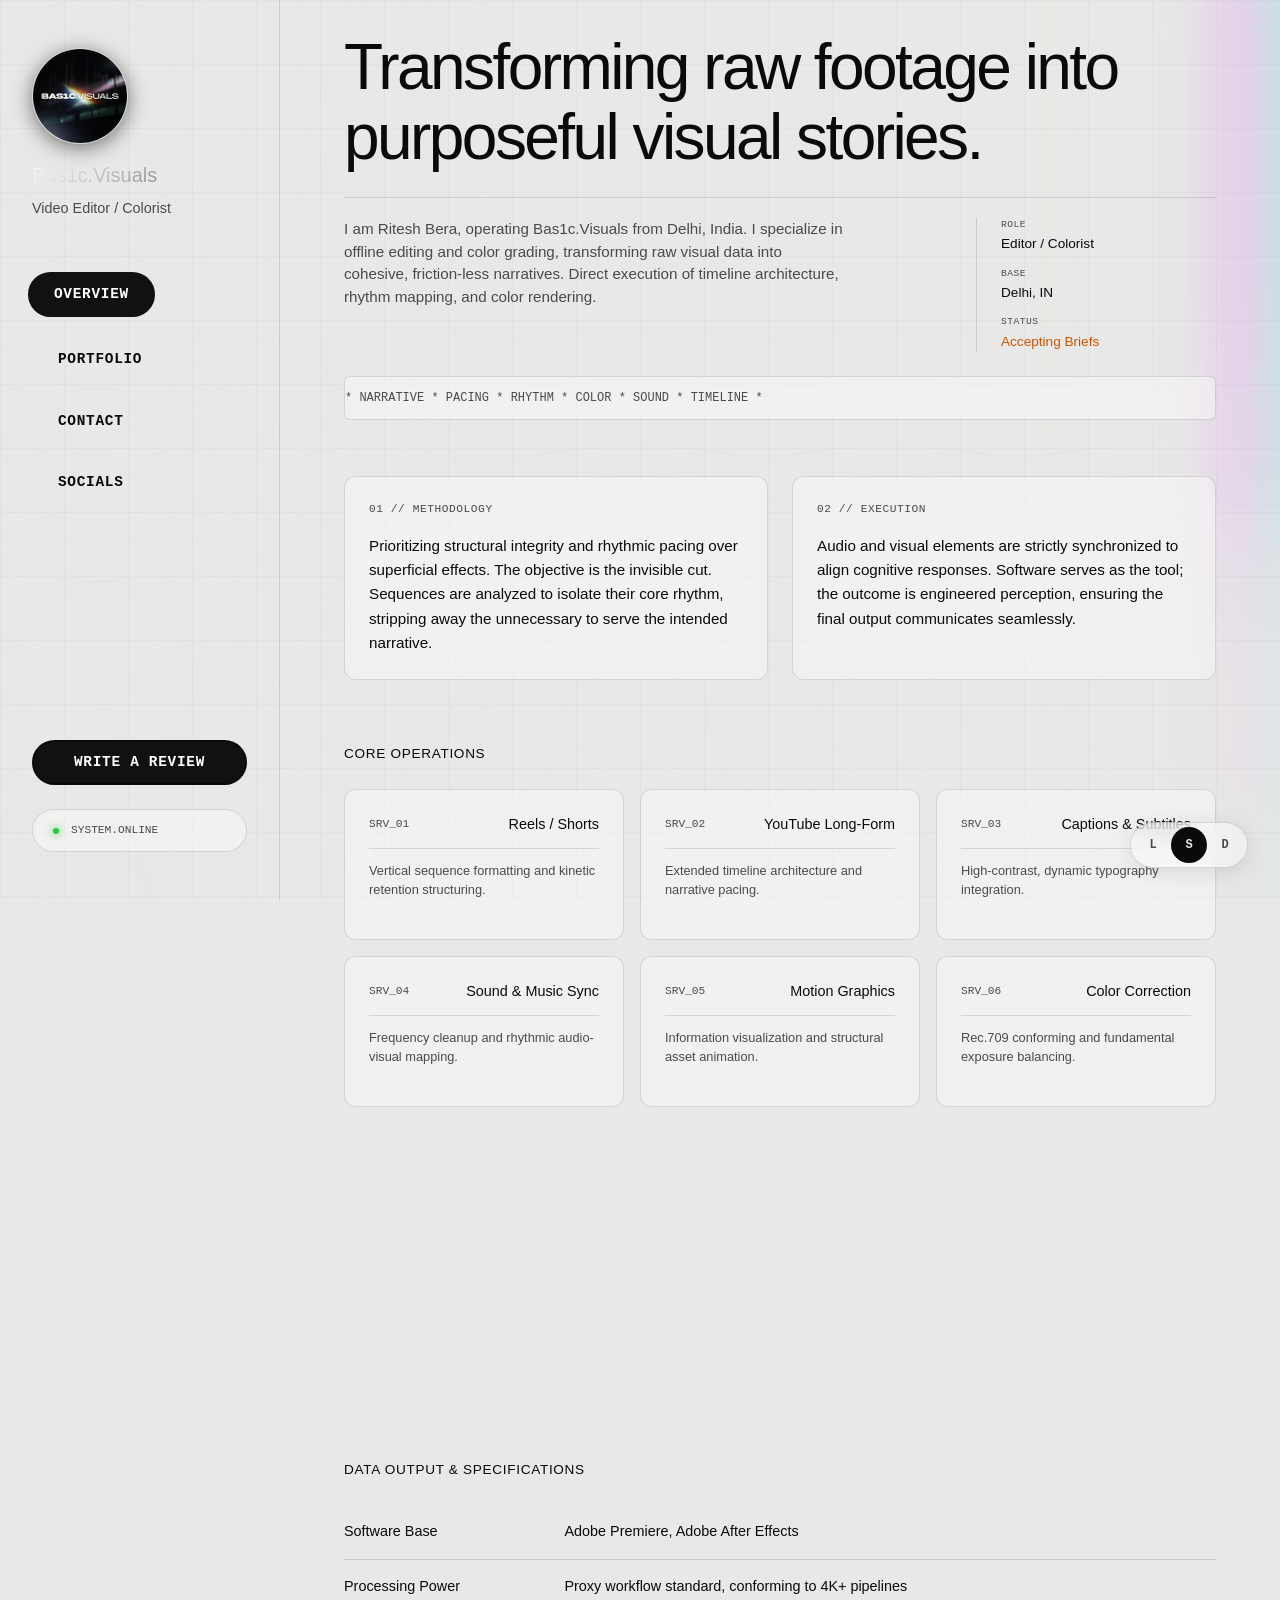
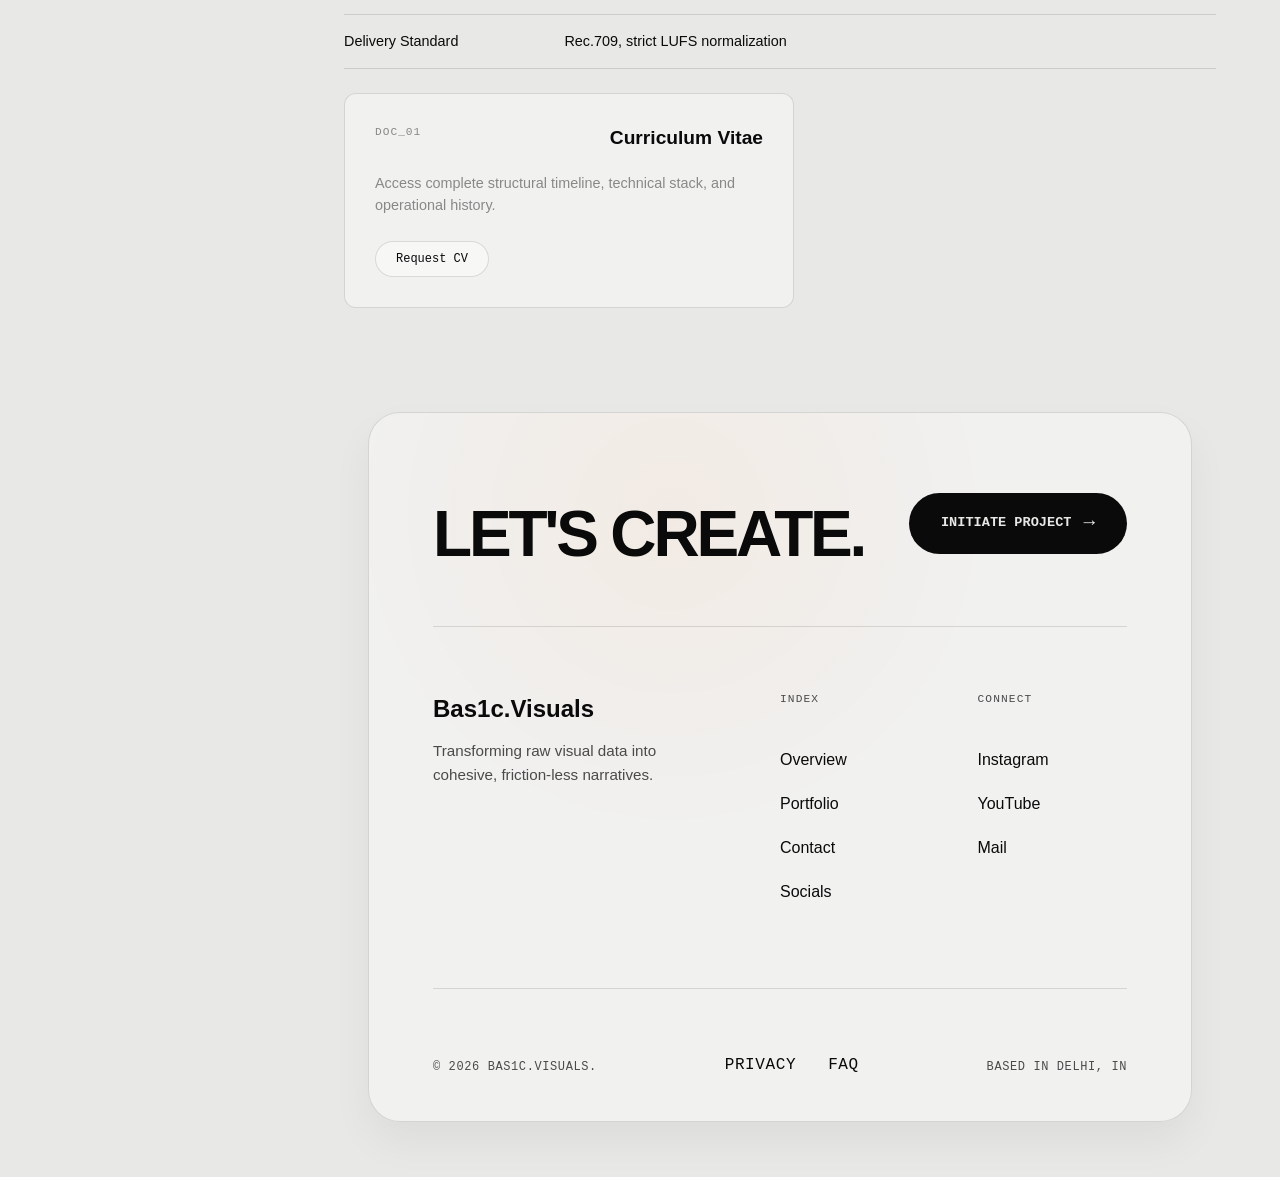
==== index.html @ fc8b215e "Add files via upload" ====
<!DOCTYPE html>
<html lang="en">
<head>
    <meta charset="UTF-8">
    <script>
        (function() {
            const storedTheme = localStorage.getItem('bas1c-theme') || 'system';
            document.documentElement.setAttribute('data-theme', storedTheme);
        })();
    </script>
    <meta name="theme-color" content="#050505">
    <meta http-equiv="Content-Security-Policy" content="default-src 'self'; img-src 'self' data: https://upload.wikimedia.org; style-src 'self' 'unsafe-inline' https://fonts.googleapis.com; font-src 'self' https://fonts.gstatic.com; frame-src 'self' https://www.youtube.com; media-src 'self' https://www.youtube.com;">
    <meta http-equiv="X-Content-Type-Options" content="nosniff">
    <meta name="referrer" content="strict-origin-when-cross-origin">
    <meta name="viewport" content="width=device-width, initial-scale=1.0">
    <meta name="description" content="Bas1c.Visuals portfolio — video editing and color grading. Timeline architecture, rhythm mapping, and cinematic finishing based in Delhi, India.">
    <title>Bas1c.Visuals | Overview</title>

    <meta property="og:type" content="website">
    <meta property="og:title" content="Bas1c.Visuals | Overview">
    <meta property="og:image" content="assets/Logo.webp">
    <link rel="canonical" href="index.html">
    <link rel="stylesheet" href="css/style.css">
    <link rel="stylesheet" href="css/responsive.css">
    <link rel="icon" href="assets/Logo.webp" type="image/webp">
    <link rel="apple-touch-icon" sizes="180x180" href="assets/Logo.webp">
</head>
<body>
    <div class="loading" id="page-loader">
        <div class="loading-text">
            <span class="loading-text-words">L</span>
            <span class="loading-text-words">O</span>
            <span class="loading-text-words">A</span>
            <span class="loading-text-words">D</span>
            <span class="loading-text-words">I</span>
            <span class="loading-text-words">N</span>
            <span class="loading-text-words">G</span>
        </div>
    </div>
    
    <div class="theme-toggle-wrapper" id="theme-toggle">
        <button class="theme-btn" data-set-theme="light" aria-label="Light Theme">L</button>
        <button class="theme-btn active" data-set-theme="system" aria-label="System Auto">S</button>
        <button class="theme-btn" data-set-theme="dark" aria-label="Dark Theme">D</button>
        <div class="theme-indicator"></div>
    </div>

    <div id="welcome-overlay" class="welcome-overlay">
        <div class="welcome-glitch-container">
            <h2 class="welcome-text glitch-layer cyan-layer">BAS1C.VISUALS</h2>
            <h2 class="welcome-text glitch-layer red-layer">BAS1C.VISUALS</h2>
            <h2 class="welcome-text glitch-layer base-layer">BAS1C.VISUALS</h2>
        </div>
        <div class="welcome-subtext">SYSTEM INITIALIZATION</div>
    </div>
    
    <div id="cursor"></div>
    <div id="intent-hud"></div>

    <div class="layout-grid">
        <aside class="sidebar">
            <div class="brand-header">
                <img src="assets/Logo.webp" alt="Bas1c.Visuals Avatar" class="brand-avatar" loading="lazy">
                <div class="brand-info">
                    <div class="brand-name">Bas1c.Visuals</div>
                    <div class="brand-title">Video Editor / Colorist</div>
                </div>
            </div>
            <nav class="nav-menu" aria-label="Primary Navigation">
                <a href="index.html" class="nav-link active">Overview</a>
                <a href="work.html" class="nav-link">Portfolio</a>
                <a href="contact.html" class="nav-link">Contact</a>
                <a href="network.html" class="nav-link">Socials</a>
            </nav>
            <a href="https://docs.google.com/forms/d/e/1FAIpQLSduDXGZCUWHftw2VyI1yGoDCRQh9wgXF5pEQPaOI63HoUo8tQ/viewform?embedded=true" target="_blank"
rel="noopener noreferrer" class="review-btn">Write a Review</a>
            <div class="status-module" id="easter-egg-trigger">
                <div class="status-dot blinking"></div>
                <span class="system-text">SYSTEM.ONLINE</span>
            </div>
        </aside>

        <main class="content-area" id="main-content">
            <section class="reveal-block hero-section">
                <h1 class="hero-title">Transforming raw footage into purposeful visual stories.</h1>
                <div class="hero-meta">
                    <p class="body-text">I am Ritesh Bera, operating Bas1c.Visuals from Delhi, India. I specialize in offline editing and color grading, transforming raw visual data into cohesive, friction-less narratives. Direct execution of timeline architecture, rhythm mapping, and color rendering.</p>
                    <div class="quick-stats">
                        <div class="stat-box"><span class="stat-lbl">Role</span><span class="stat-val">Editor / Colorist</span></div>
                        <div class="stat-box"><span class="stat-lbl">Base</span><span class="stat-val">Delhi, IN</span></div>
                        <div class="stat-box"><span class="stat-lbl">Status</span><span class="stat-val status-green">Accepting Briefs</span></div>
                    </div>
                </div>
            </section>

            <section class="reveal-block">
                <div class="kinetic-banner">
                    <div class="kinetic-text">* NARRATIVE * PACING * RHYTHM * COLOR * SOUND * TIMELINE *</div>
                    <div class="kinetic-text">* NARRATIVE * PACING * RHYTHM * COLOR * SOUND * TIMELINE *</div>
                    <div class="kinetic-text">* NARRATIVE * PACING * RHYTHM * COLOR * SOUND * TIMELINE *</div>
                </div>
            </section>

            <section class="reveal-block about-grid">
                <div class="about-card">
                    <span class="card-id">01 // METHODOLOGY</span>
                    <p>Prioritizing structural integrity and rhythmic pacing over superficial effects. The objective is the invisible cut. Sequences are analyzed to isolate their core rhythm, stripping away the unnecessary to serve the intended narrative.</p>
                </div>
                <div class="about-card">
                    <span class="card-id">02 // EXECUTION</span>
                    <p>Audio and visual elements are strictly synchronized to align cognitive responses. Software serves as the tool; the outcome is engineered perception, ensuring the final output communicates seamlessly.</p>
                </div>
            </section>

            <section class="reveal-block" style="margin-top: 40px;">
                <h2 class="section-title">Core Operations</h2>
                <div class="operations-grid" style="grid-template-columns: repeat(auto-fit, minmax(240px, 1fr));">
                    <div class="op-card">
                        <div class="op-header"><span class="op-id">SRV_01</span><h3 class="op-title">Reels / Shorts</h3></div>
                        <p class="op-desc">Vertical sequence formatting and kinetic retention structuring.</p>
                    </div>
                    <div class="op-card">
                        <div class="op-header"><span class="op-id">SRV_02</span><h3 class="op-title">YouTube Long-Form</h3></div>
                        <p class="op-desc">Extended timeline architecture and narrative pacing.</p>
                    </div>
                    <div class="op-card">
                        <div class="op-header"><span class="op-id">SRV_03</span><h3 class="op-title">Captions & Subtitles</h3></div>
                        <p class="op-desc">High-contrast, dynamic typography integration.</p>
                    </div>
                    <div class="op-card">
                        <div class="op-header"><span class="op-id">SRV_04</span><h3 class="op-title">Sound & Music Sync</h3></div>
                        <p class="op-desc">Frequency cleanup and rhythmic audio-visual mapping.</p>
                    </div>
                    <div class="op-card">
                        <div class="op-header"><span class="op-id">SRV_05</span><h3 class="op-title">Motion Graphics</h3></div>
                        <p class="op-desc">Information visualization and structural asset animation.</p>
                    </div>
                    <div class="op-card">
                        <div class="op-header"><span class="op-id">SRV_06</span><h3 class="op-title">Color Correction</h3></div>
                        <p class="op-desc">Rec.709 conforming and fundamental exposure balancing.</p>
                    </div>
                </div>
            </section>

            <section class="reveal-block" style="margin-top: 40px;">
                <h2 class="section-title">Our Packages</h2>
                <div class="operations-grid">
                    <div class="op-card">
                        <div class="op-header"><span class="op-id">PKG_A</span><h3 class="op-title">Starter</h3></div>
                        <p class="op-desc">4–8 vertical reels per month. Optimized for high-frequency social output.</p>
                        <span class="op-tool">Starting from ₹1000</span>
                    </div>
                    <div class="op-card">
                        <div class="op-header"><span class="op-id">PKG_B</span><h3 class="op-title">Creator</h3></div>
                        <p class="op-desc">2–4 long-form YouTube videos per month. Full narrative structuring.</p>
                        <span class="op-tool">Starting from ₹2000</span>
                    </div>
                    <div class="op-card">
                        <div class="op-header"><span class="op-id">PKG_C</span><h3 class="op-title">Retainer</h3></div>
                        <p class="op-desc">Custom monthly allocation. Dedicated bandwidth for continuous pipelines.</p>
                        <span class="op-tool">Custom Pricing</span>
                    </div>
                </div>
            </section>

            <section class="reveal-block" style="margin-top: 40px;">
                <h2 class="section-title">Data Output & Specifications</h2>
                <table class="data-table" style="margin-bottom: 24px;">
                    <tbody>
                        <tr><td>Software Base</td><td>Adobe Premiere, Adobe After Effects</td></tr>
                        <tr><td>Processing Power</td><td>Proxy workflow standard, conforming to 4K+ pipelines</td></tr>
                        <tr><td>Delivery Standard</td><td>Rec.709, strict LUFS normalization</td></tr>
                    </tbody>
                </table>
                <a href="contact.html" class="cv-download-card">
                    <div class="cv-header">
                        <span class="cv-id">DOC_01</span>
                        <h3>Curriculum Vitae</h3>
                    </div>
                    <p>Access complete structural timeline, technical stack, and operational history.</p>
                    <div class="cv-tag">Request CV</div>
                </a>
            </section>

            <footer class="global-footer reveal-block">
    <div class="footer-cta">
        <h2 class="massive-title">LET'S CREATE.</h2>
        <a href="contact.html" class="cta-pill">Initiate Project <span class="arrow">→</span></a>
    </div>
    
    <div class="footer-divider"></div>
    
    <div class="footer-grid">
        <div class="footer-brand">
            <span>Bas1c.Visuals</span>
            <p>Transforming raw visual data into cohesive, friction-less narratives.</p>
        </div>
        <nav class="footer-links" aria-label="Footer Navigation">
            <span class="grid-title">Index</span>
            <a href="index.html" class="hover-line">Overview</a>
            <a href="work.html" class="hover-line">Portfolio</a>
            <a href="contact.html" class="hover-line">Contact</a>
            <a href="network.html" class="hover-line">Socials</a>
        </nav>
        <div class="footer-social">
            <span class="grid-title">Connect</span>
            <a href="https://www.instagram.com/bas1c.visuals/" target="_blank" rel="noopener noreferrer" class="hover-line">Instagram</a>
            <a href="https://www.youtube.com/@bas1c.visuals" target="_blank" rel="noopener noreferrer" class="hover-line">YouTube</a>
            <a href="mailto:riteshbera2006@gmail.com" class="hover-line">Mail</a>
        </div>
    </div>

    <div class="footer-divider"></div>
    
    <div class="footer-bottom">
        <span>&copy; <span id="dynamic-year">2026</span> Bas1c.Visuals.</span>
        <div class="footer-legal">
            <a href="privacy.html" class="hover-line">Privacy</a>
            <a href="faq.html" class="hover-line">FAQ</a>
        </div>
        <span>Based in Delhi, IN</span>
    </div>
</footer>
        </main>
    </div>

    <div id="easter-egg-modal" class="modal-overlay">
        <div class="easter-egg-card">
            <button id="close-modal" class="close-btn">×</button>
            <div class="ee-subtitle">(Easter Egg)</div>
            <img src="assets/Logo.webp" alt="Bas1c.Visuals logo" class="ee-photo" loading="lazy">
            <h3 class="ee-text">Hello there you found me!</h3>
        </div>
    </div>
    <button id="scroll-top-btn" aria-label="Scroll to top">↑</button>
    <script src="js/main.js"></script>
</body>
</html>
---- css/style.css ----
@import url('https://fonts.googleapis.com/css2?family=Inter:wght@400;500;600&family=JetBrains+Mono:wght@400;700&family=Quattrocento+Sans&display=swap');

:root {
    --status-green: #ff6a00;
    --bg-base: #050505;
    --surface-elevated: rgba(20, 20, 20, 0.6);
    --surface-border: rgba(255, 255, 255, 0.08);
    --surface-border-hover: rgba(255, 255, 255, 0.25);
    --text-primary: #f0f0f0;
    --text-secondary: #888888;
    --accent: #ff6a00;
    --font-sans: 'Inter', -apple-system, BlinkMacSystemFont, sans-serif;
    --font-mono: 'JetBrains+Mono', monospace;
    --ease-out-expo: cubic-bezier(0.16, 1, 0.3, 1);
    --container-width: 1080px;
}

/* Theme Tokens (Light/Dark/System) */
html[data-theme="dark"] {
    /* ... */
    --status-green: #ff6a00;
}

html[data-theme="light"] {
    /* ... */
    --status-green: #cc5500;
}

@media (prefers-color-scheme: light) {
    html[data-theme="system"] {
        /* ... */
        --status-green: #cc5500;
    }
}

*, *::before, *::after {
    margin: 0; padding: 0; box-sizing: border-box;
}

html.js-enabled *, html.js-enabled *::before, html.js-enabled *::after {
    cursor: none;
}

html { overscroll-behavior: none; }
html.lenis, html.lenis body { height: auto; }
.lenis.lenis-smooth { scroll-behavior: auto !important; }
.lenis.lenis-smooth [data-lenis-prevent] { overscroll-behavior: contain; }
.lenis.lenis-stopped { overflow: hidden; }
.lenis.lenis-smooth iframe { pointer-events: none; }
body.modal-open .project-modal iframe,
body.modal-open .lightbox-overlay iframe {
    pointer-events: auto !important;
}

/* Base Texture Overlay */
body {
    background: var(--bg-base);
    color: var(--text-primary);
    font-family: var(--font-sans);
    line-height: 1.5;
    -webkit-font-smoothing: antialiased;
    opacity: 0;
    transition: opacity 0.8s var(--ease-out-expo);
    position: relative;
}

body.loaded { opacity: 1; }

::selection { background: var(--text-primary); color: var(--bg-base); }

/* Custom Interactive Cursor */
#cursor {
    position: fixed; 
    top: 0; 
    left: 0; 
    width: 14px; 
    height: 14px;
    background: #ffffff;
    border-radius: 50%;
    pointer-events: none; 
    z-index: 9999;
    transform: translate(-50%, -50%);
    transition: width 0.4s var(--ease-out-expo), height 0.4s var(--ease-out-expo), opacity 0.3s;
    mix-blend-mode: difference; 
    will-change: transform, width, height, opacity;
    opacity: 0;
}

body.hover-active #cursor { 
    width: 20px; 
    height: 20px; 
    background: #ffffff;
    border: none;
}

@keyframes hudBlink { 0%, 100% { opacity: 0.9; } 50% { opacity: 0.2; } }

#intent-hud {
    display: none;
    position: fixed; top: 0; left: 0; transform: translate(-50%, -50%);
    font-family: var(--font-mono); font-size: 0.55rem; font-weight: 700;
    text-transform: uppercase; letter-spacing: 0.2em;
    color: #ffffff; background: transparent;
    pointer-events: none; opacity: 0;
    transition: opacity 0.2s var(--ease-out-expo); z-index: 10000;
    mix-blend-mode: difference; will-change: transform, opacity;
    text-align: center; white-space: nowrap;
}

#intent-hud.active { opacity: 0.9; animation: hudBlink 1.2s ease-in-out infinite; }

/* Layout Architecture */
.layout-grid {
    display: grid;
    grid-template-columns: 280px 1fr !important;
    min-height: 100vh;
    width: 100%;
    max-width: 1600px !important;
    margin: 0 auto;
}

/* Sidebar / Navigation */
.sidebar {
    padding: 48px 32px !important;
    border-right: 1px solid var(--surface-border);
    background: transparent !important;
    position: fixed;
    top: 0;
    height: 100vh;
    display: flex;
    flex-direction: column;
    z-index: 100;
}

.brand-header { 
    margin-bottom: 56px !important; 
    display: flex; 
    flex-direction: column; 
    align-items: flex-start; 
    gap: 16px !important; 
}

.brand-avatar { 
    width: 96px; 
    height: 96px; 
    border-radius: 50%; 
    object-fit: cover; 
    border: 1px solid var(--surface-border); 
    box-shadow: 0 4px 20px rgba(0,0,0,0.5); 
}

.brand-info { display: flex; flex-direction: column; gap: 4px; }
.brand-name { font-size: 1.25rem !important; }
.brand-title { font-size: 0.9rem !important; color: var(--text-secondary); margin-top: 4px; }

.nav-menu { 
    display: flex; 
    flex-direction: column; 
    align-items: flex-start !important; /* Shrink-wraps the pill to text width */
    gap: 16px !important; 
}

.nav-link {
    display: inline-flex; align-items: center; justify-content: center;
    padding: 10px 24px !important; 
    width: fit-content; 
    color: var(--text-primary); text-decoration: none;
    font-size: 0.9rem !important; border-radius: 100px !important;
    font-family: var(--font-mono); /* Enforces technical/pixel aesthetic */
    font-weight: 600;
    text-transform: uppercase;
    letter-spacing: 0.05em;
    /* Stepped timing creates a choppy, pixelated animation frame rate */
    transition: transform 0.15s steps(3), box-shadow 0.15s steps(3), background 0s, color 0s;
    position: relative;
    z-index: 1;
    background: transparent;
    border: 2px solid transparent;
}

/* Terminate previous gradient rendering logic */
.nav-link::before, .nav-link::after {
    display: none !important;
}

/* High-contrast inverse rendering with carroty pixel shadow */
.nav-link:hover, .nav-link.active {
    background: var(--inverse-bg);
    color: var(--inverse-text) !important;
    border: 2px solid var(--text-primary);
    box-shadow: 4px 4px 0px 0px #ff6a00; /* Carroty hard-edge pixel shadow */
    transform: translate(-4px, -4px);
}

.nav-link:active {
    box-shadow: 0px 0px 0px 0px #ff6a00;
    transform: translate(0px, 0px);
    transition: none;
}

.nav-link::before {
    content: ''; position: absolute; inset: -2px; border-radius: 100px;
    background: linear-gradient(90deg, #ff6a00, #ff0055, #4300ff, #00ffcc);
    background-size: 300% 100%;
    z-index: -2;
    opacity: 0;
    filter: blur(8px);
    transition: opacity 0.4s var(--ease-out-expo), transform 0.4s var(--ease-out-expo);
    transform: scale(0.9);
}

.nav-link::after {
    content: ''; position: absolute; inset: 0; border-radius: 100px;
    background: var(--surface-elevated);
    border: 1px solid transparent;
    z-index: -1;
    opacity: 0;
    transition: opacity 0.4s var(--ease-out-expo), border-color 0.4s var(--ease-out-expo);
}

.nav-link:hover {
    color: var(--text-primary);
    transform: translateY(-2px);
}

.nav-link:hover::before {
    opacity: 0.4;
    transform: scale(1);
    animation: ringShift 4s linear infinite;
}

.nav-link:hover::after {
    opacity: 1;
}

.nav-link.active {
    color: var(--text-primary);
    font-weight: 600;
}

.nav-link.active::before {
    opacity: 0.6;
    transform: scale(1);
    animation: ringShift 4s linear infinite;
}

.nav-link.active::after {
    opacity: 1;
    background: var(--bg-base);
    border-color: var(--surface-border);
}

@keyframes ringShift {
    0% { background-position: 0% 50%; }
    50% { background-position: 100% 50%; }
    100% { background-position: 0% 50%; }
}

.status-module {
    margin-top: 0 !important;
    padding: 12px 20px;
    border: 1px solid var(--surface-border);
    border-radius: 100px;
    background: var(--surface-elevated);
    display: flex;
    align-items: center;
    gap: 12px;
    font-family: var(--font-mono);
    font-size: 0.7rem;
    color: var(--text-secondary);
}
.status-dot { width: 6px; height: 6px; border-radius: 50%; background: #27c93f; box-shadow: 0 0 8px #27c93f; }

/* Main Content Area */
.content-area { padding: 32px 64px; display: flex; flex-direction: column; gap: 24px; }

/* Typography Constraints */
h1.hero-title, .card-hero {
    font-size: clamp(2rem, 5vw, 4rem); font-weight: 500; letter-spacing: -0.04em; line-height: 1.1; margin-bottom: 24px;
    background: linear-gradient(180deg, #ffffff 0%, #aaaaaa 50%, #555555 100%);
    -webkit-background-clip: text;
    background-clip: text;
    color: transparent;
    text-shadow: 0px 4px 20px rgba(255,255,255,0.1);
}
h2.section-title { 
    font-size: 0.85rem; font-weight: 500; padding-bottom: 8px; margin-bottom: 16px; 
    background: linear-gradient(90deg, #ffffff 0%, #666666 100%);
    -webkit-background-clip: text;
    background-clip: text;
    color: transparent;
    border-bottom: 1px solid rgba(255,255,255,0.05);
    text-transform: uppercase;
    letter-spacing: 0.05em;
}
p.body-text { font-size: 0.95rem; color: var(--text-secondary); max-width: 500px; line-height: 1.5; }

/* Database / Card Components */
.gallery-grid {
    display: grid;
    grid-template-columns: repeat(auto-fill, minmax(320px, 1fr));
    gap: 24px;
}

.op-card, .gallery-card, .about-card {
    position: relative;
    background: var(--surface-elevated);
    border: 1px solid var(--surface-border);
    border-radius: 12px;
    padding: 24px;
    overflow: hidden;
    -webkit-backdrop-filter: blur(12px);
    backdrop-filter: blur(12px);
    transition: transform 0.4s var(--ease-out-expo), border-color 0.4s var(--ease-out-expo);
    will-change: transform, border-color;
}

.op-card::before, .gallery-card::before, .about-card::before {
    content: '';
    position: absolute;
    top: 0; left: 0; right: 0; bottom: 0;
    background: radial-gradient(600px circle at var(--mouse-x, 0) var(--mouse-y, 0), rgba(255,255,255,0.08), transparent 40%);
    opacity: 0;
    transition: opacity 0.4s var(--ease-out-expo);
    pointer-events: none;
    z-index: 0;
}

.op-card:hover, .gallery-card:hover, .about-card:hover {
    border-color: var(--surface-border-hover);
    transform: translateY(-2px);
}

.op-card:hover::before, .gallery-card:hover::before, .about-card:hover::before {
    opacity: 1;
}

.op-card > *, .gallery-card > *, .about-card > * { position: relative; z-index: 1; }

.gallery-card { padding: 12px; display: flex; flex-direction: column; gap: 12px; }

.card-media { aspect-ratio: 16/9; border-radius: 4px; overflow: hidden; background: #111; position: relative; }
.card-media img, .card-media iframe { width: 100%; height: 100%; object-fit: cover; filter: grayscale(100%) contrast(1.1); transition: filter 0.5s var(--ease-out-expo), transform 0.5s var(--ease-out-expo); will-change: filter, transform; }
.gallery-card:hover .card-media img { filter: grayscale(0%) contrast(1); transform: scale(1.02); }

.card-meta { display: flex; justify-content: space-between; align-items: flex-start; }
.card-title { 
    font-size: 0.95rem; font-weight: 500;
    background: linear-gradient(135deg, #ffffff 0%, #999999 100%);
    -webkit-background-clip: text;
    background-clip: text;
    color: transparent;
}
.card-tag { font-family: var(--font-mono); font-size: 0.65rem; padding: 2px 6px; border: 1px solid var(--surface-border); border-radius: 4px; color: var(--text-secondary); }

/* Table Component */
.data-table { width: 100%; border-collapse: collapse; font-size: 0.9rem; }
.data-table th, .data-table td { padding: 16px 0; border-bottom: 1px solid var(--surface-border); text-align: left; }
.data-table th { color: var(--text-secondary); font-weight: 400; font-family: var(--font-mono); font-size: 0.75rem; text-transform: uppercase; }
.data-table tr { transition: background 0.2s; }
.data-table tr:hover td { color: #fff; }

/* Minimal Scroll Reveal */
.reveal-block { opacity: 0; transform: translateY(8px); transition: opacity 0.6s cubic-bezier(0.25, 1, 0.5, 1), transform 0.6s cubic-bezier(0.25, 1, 0.5, 1); will-change: opacity, transform; }
.reveal-block.in-view { opacity: 1; transform: translateY(0); }

/* Lightbox Module */
.lightbox-overlay {
    position: fixed; inset: 0; background: rgba(0,0,0,0.9);
    backdrop-filter: blur(10px); z-index: 100000;
    display: flex; justify-content: center; align-items: center;
    opacity: 0; pointer-events: none; transition: opacity 0.4s var(--ease-out-expo);
}
.lightbox-overlay.active { opacity: 1; pointer-events: auto; }
.lightbox-content { width: 85vw; max-width: 1200px; aspect-ratio: 16/9; border: 1px solid var(--surface-border); border-radius: 8px; overflow: hidden; transform: scale(0.98); transition: transform 0.4s var(--ease-out-expo); }
.lightbox-overlay.active .lightbox-content { transform: scale(1); }
.lightbox-content iframe { width: 100%; height: 100%; border: none; }
.lightbox-close { position: absolute; top: 24px; right: 24px; font-family: var(--font-mono); font-size: 0.8rem; padding: 8px 16px; border: 1px solid var(--surface-border); border-radius: 4px; background: #000; color: #fff; }

/* Hero & Operations */
.hero-section { margin-top: 0; }
.hero-meta { display: grid; grid-template-columns: 1fr 240px; gap: 32px; align-items: start; border-top: 1px solid var(--surface-border); padding-top: 20px; }

.quick-stats { display: flex; flex-direction: column; gap: 12px; border-left: 1px solid var(--surface-border); padding-left: 24px; }
.stat-box { display: flex; flex-direction: column; gap: 2px; }
.stat-lbl { font-family: var(--font-mono); font-size: 0.6rem; color: var(--text-secondary); text-transform: uppercase; letter-spacing: 0.05em; }
.stat-val { font-size: 0.85rem; font-weight: 500; }
.status-green { color: var(--status-green); }

.kinetic-banner { 
    overflow: hidden; 
    display: flex; 
    border: 1px solid var(--surface-border); 
    border-radius: 6px; 
    padding: 12px 0; 
    background: var(--surface-elevated); 
    margin: 0; 
    user-select: none; 
    width: 100%;
}

.kinetic-text { 
    flex-shrink: 0;
    min-width: 100%;
    white-space: nowrap; 
    font-family: var(--font-mono); 
    font-size: 0.75rem; 
    color: var(--text-secondary); 
    padding-right: 20px; 
    animation: scrollText 20s linear infinite; 
    will-change: transform;
}

@keyframes scrollText { 
    0% { transform: translate3d(0, 0, 0); } 
    100% { transform: translate3d(-100%, 0, 0); } 
}

.operations-grid { display: grid; grid-template-columns: repeat(3, 1fr); gap: 16px; }
.op-header { display: flex; justify-content: space-between; align-items: center; margin-bottom: 12px; border-bottom: 1px solid var(--surface-border); padding-bottom: 12px; }
.op-id { font-family: var(--font-mono); font-size: 0.7rem; color: var(--text-secondary); }
.op-title { 
    font-size: 0.9rem; font-weight: 500;
    background: linear-gradient(135deg, #ffffff 0%, #999999 100%);
    -webkit-background-clip: text;
    background-clip: text;
    color: transparent !important;
}
.op-desc { font-size: 0.8rem; color: var(--text-secondary); line-height: 1.5; margin-bottom: 16px; min-height: 38px; }
.op-tool { display: inline-block; font-family: var(--font-mono); font-size: 0.65rem; padding: 4px 8px; background: var(--surface-elevated); border: 1px solid var(--surface-border); border-radius: 4px; color: var(--text-primary); }

/* About Architecture */
.about-grid { display: grid; grid-template-columns: repeat(auto-fit, minmax(300px, 1fr)); gap: 24px; margin-top: 32px; }
.about-card::after {
    content: ''; position: absolute; top: 0; left: 0; width: 100%; height: 1px;
    background: linear-gradient(90deg, transparent, rgba(255, 255, 255, 0.2), transparent);
    transform: translateX(-100%); transition: transform 0.6s var(--ease-out-expo); z-index: 2;
}
.about-card:hover::after { transform: translateX(100%); }
.card-id { display: block; font-family: var(--font-mono); font-size: 0.7rem; color: var(--text-secondary); margin-bottom: 16px; letter-spacing: 0.05em; }
.about-card p { font-size: 0.95rem; color: var(--text-primary); line-height: 1.6; }

/* Anomalous Component Integration - Theme Aware */
.review-btn { 
    margin-top: auto; 
    margin-bottom: 12px; 
    position: relative; 
    display: flex; 
    justify-content: center; 
    align-items: center; 
    padding: 12px 24px; 
    border-radius: 100px; 
    text-decoration: none; 
    color: var(--text-primary); /* Dynamically adapts text color */
    font-size: 0.85rem; 
    font-weight: 500; 
    letter-spacing: 0.02em; 
    z-index: 1; 
    transition: transform 0.4s var(--ease-out-expo); 
}

.review-btn::before { 
    content: ''; 
    position: absolute; 
    inset: 2px; /* Slightly thicker inset makes the gradient border pop more */
    background: var(--bg-base); /* Dynamically adapts inner background */
    border-radius: 100px; 
    z-index: -1; 
}

.review-btn::after { 
    content: ''; 
    position: absolute; 
    inset: 0; 
    background: linear-gradient(60deg, #ff0055, #4300ff, #00ffcc, #ff0055); 
    background-size: 300% 300%; 
    border-radius: 100px; 
    z-index: -2; 
    animation: geneShift 4s linear infinite; 
    opacity: 0.6; 
    transition: opacity 0.4s var(--ease-out-expo); 
}

@keyframes geneShift { 
    0% { background-position: 0% 50%; } 
    50% { background-position: 100% 50%; } 
    100% { background-position: 0% 50%; } 
}

.review-btn:hover { transform: translateY(-4px); }
.review-btn:hover::after { opacity: 1; }

/* Contact Card Architecture */
.contact-wrapper { 
    display: flex; 
    align-items: center; 
    justify-content: center; 
    min-height: 60vh; 
    padding: 40px 0; 
    width: 100%; 
}
.contact-card { background: #080808; border: 1px solid rgba(255, 255, 255, 0.08); border-radius: 20px; padding: 40px; max-width: 460px; width: 100%; display: flex; flex-direction: column; gap: 24px; box-shadow: 0 20px 40px rgba(0,0,0,0.4); }
.card-dots { display: flex; gap: 8px; margin-bottom: -8px; }
.card-dots .dot { width: 12px; height: 12px; border-radius: 50%; }
.dot.red { background: #ff5f56; }
.dot.yellow { background: #ffbd2e; }
.dot.green { background: #27c93f; }
.card-hero { font-size: 3.5rem; line-height: 1; font-weight: 900; letter-spacing: -0.02em; color: #ffffff; margin: 0; }
.card-sub { color: #888888; font-size: 0.95rem; line-height: 1.5; margin: 0; }
.card-email-box { display: flex; align-items: center; background: rgba(255, 255, 255, 0.02); border: 1px solid rgba(255, 255, 255, 0.08); border-radius: 12px; padding: 12px 16px; gap: 12px; }
.email-icon { color: #555555; font-size: 1.2rem; line-height: 1; }
.email-text { font-family: var(--font-mono); font-size: 0.85rem; color: #ffffff; flex-grow: 1; }
.copy-btn { background: rgba(255, 255, 255, 0.05); border: 1px solid rgba(255, 255, 255, 0.1); color: #ffffff; font-family: var(--font-mono); font-size: 0.7rem; padding: 8px 16px; border-radius: 100px; cursor: pointer; transition: all 0.3s var(--ease-out-expo); }
.copy-btn:hover { background: #ffffff; color: #000000; }

/* CV Component */
.cv-download-card { display: block; max-width: 450px; border: 1px solid var(--surface-border); background: var(--surface-elevated); padding: 30px; border-radius: 12px; text-decoration: none; color: inherit; transition: all 0.3s cubic-bezier(0.25, 1, 0.5, 1); position: relative; }
.cv-download-card:hover { border-color: var(--surface-border-hover); background: rgba(255,255,255,0.05); transform: translateY(-4px); box-shadow: 0 10px 30px rgba(0,0,0,0.5); }
.cv-header { display: flex; justify-content: space-between; align-items: flex-start; margin-bottom: 20px; }
.cv-id { font-size: 0.7rem; color: #888; font-family: var(--font-mono); letter-spacing: 1px; }
.cv-download-card h3 { font-size: 1.2rem; color: #fff; margin: 0; }
.cv-download-card p { font-size: 0.9rem; color: #888; margin-bottom: 25px; line-height: 1.5; }
.cv-tag { display: inline-flex; align-items: center; padding: 8px 20px; border: 1px solid rgba(255,255,255,0.2); border-radius: 100px; font-size: 0.75rem; color: #fff; background: rgba(255,255,255,0.05); font-family: var(--font-mono); transition: 0.3s; }
.cv-download-card:hover .cv-tag { background: #fff; color: #000; }

/* Brand Name Override Fix */
.brand-name {
    background: linear-gradient(135deg, #ffffff 0%, #888888 100%);
    -webkit-background-clip: text;
    background-clip: text;
    color: transparent !important;
}

@media (max-width: 900px) {
    .layout-grid { grid-template-columns: 1fr !important; }
    .sidebar { height: auto; border-right: none; border-bottom: 1px solid var(--surface-border); position: relative; padding: 24px !important; }
    .brand-header { flex-direction: row; align-items: center; }
    .content-area { padding: 24px; gap: 32px; }
    .hero-meta { grid-template-columns: 1fr; gap: 24px; }
    .quick-stats { border-left: none; padding-left: 0; border-top: 1px solid var(--surface-border); padding-top: 16px; flex-direction: row; gap: 24px; }
    .operations-grid { grid-template-columns: 1fr; }
    .nav-menu { flex-direction: row; flex-wrap: wrap; }
}

/* Core Variables: Matte Off-White Base */
:root { color-scheme: light dark; }
:root, html[data-theme="light"] {
    --bg-base: #f4f5f7; /* Slightly lighter grey so the white cards pop */
    --surface-elevated: #ffffff; /* Crisp, solid white for the cards */
    --surface-border: rgba(0, 0, 0, 0.08); /* Softer, cleaner border */
    --surface-border-hover: rgba(0, 0, 0, 0.2);
    --text-primary: #0a0a0a;
    --text-secondary: #555555;
    --accent: #27c93f;
    --inverse-bg: #111111;
    --inverse-text: #ffffff;
}

/* Dark Mode State */
html[data-theme="dark"] {
    --bg-base: #050505;
    --text-primary: #f0f0f0;
    --inverse-bg: #ffffff;    /* White pill background for dark mode */
    --inverse-text: #000000;  /* Black text for dark mode pills */
    --surface-border: rgba(255, 255, 255, 0.08);
}

/* System Default Detection: Dark */
@media (prefers-color-scheme: dark) {
    html[data-theme="system"] {
        --bg-base: #050505;
        --text-primary: #f0f0f0;
        --inverse-bg: #ffffff;
        --inverse-text: #000000;
        --surface-border: rgba(255, 255, 255, 0.08);
    }
}

/* System Default Detection: Light */
@media (prefers-color-scheme: light) {
    html[data-theme="system"] {
        --bg-base: #f4f5f7;
        --surface-elevated: #ffffff; /* Crisp, solid white */
        --surface-border: rgba(0, 0, 0, 0.08);
        --surface-border-hover: rgba(0, 0, 0, 0.2);
        --text-primary: #0a0a0a;
        --text-secondary: #555555;
        --inverse-bg: #111111;
        --inverse-text: #ffffff;
    }
}

/* Dark Mode State */
html[data-theme="dark"] {
    --bg-base: #050505;
    --surface-elevated: rgba(20, 20, 20, 0.6);
    --surface-border: rgba(255, 255, 255, 0.08);
    --surface-border-hover: rgba(255, 255, 255, 0.25);
    --text-primary: #f0f0f0;
    --text-secondary: #888888;
    --inverse-bg: #ffffff;
    --inverse-text: #000000;
}

/* System Default Detection: Dark */
@media (prefers-color-scheme: dark) {
    html[data-theme="system"] {
        --bg-base: #050505;
        --surface-elevated: rgba(20, 20, 20, 0.6);
        --surface-border: rgba(255, 255, 255, 0.08);
        --surface-border-hover: rgba(255, 255, 255, 0.25);
        --text-primary: #f0f0f0;
        --text-secondary: #888888;
        --inverse-bg: #ffffff;
        --inverse-text: #000000;
    }
}

/* System Default Detection: Light */
@media (prefers-color-scheme: light) {
    html[data-theme="system"] {
        --bg-base: #e8e8e6;
        --surface-elevated: rgba(255, 255, 255, 0.4);
        --surface-border: rgba(0, 0, 0, 0.12);
        --surface-border-hover: rgba(0, 0, 0, 0.3);
        --text-primary: #0a0a0a;
        --text-secondary: #4a4a4a;
        --inverse-bg: #111111;
        --inverse-text: #ffffff;
    }
}

/* Cursor Inversion Constraint */
#cursor, body.hover-active #cursor {
    background: #ffffff !important;
    mix-blend-mode: difference !important;
}

#intent-hud {
    color: #ffffff !important;
    mix-blend-mode: difference !important;
}

/* Component Overrides */
.brand-avatar, .cv-download-card { background: var(--surface-elevated); }
.global-footer { background: var(--surface-elevated); }
h1.hero-title, .card-hero { background: none; color: var(--text-primary) !important; text-shadow: none; }
h2.section-title, .card-title, .op-title { background: none; color: var(--text-primary) !important; }
.card-media { background: var(--surface-border); }
.review-btn::before { background: var(--bg-base); }
.contact-card { background: var(--surface-elevated); border-color: var(--surface-border); }
.email-text { color: var(--text-primary); }
.cv-download-card h3, .cv-tag { color: var(--text-primary); }

/* Theme Toggle Component */
.theme-toggle-wrapper {
    position: fixed;
    bottom: 32px;
    right: 32px;
    display: flex;
    background: var(--surface-elevated);
    border: 1px solid var(--surface-border);
    border-radius: 100px;
    padding: 4px;
    backdrop-filter: blur(12px);
    z-index: 9000;
    box-shadow: 0 4px 20px rgba(0,0,0,0.1);
}

.theme-btn {
    position: relative;
    background: transparent;
    border: none;
    color: var(--text-secondary);
    font-family: var(--font-mono);
    font-size: 0.75rem;
    font-weight: 700;
    width: 36px;
    height: 36px;
    border-radius: 50%;
    z-index: 2;
    transition: color 0.3s ease;
}

.theme-btn.active { color: var(--bg-base); }

.theme-indicator {
    position: absolute;
    top: 4px;
    left: 4px;
    width: 36px;
    height: 36px;
    background: var(--text-primary);
    border-radius: 50%;
    z-index: 1;
    transition: transform 0.4s var(--ease-out-expo);
}

html[data-theme="light"] .theme-indicator { transform: translateX(0); }
html[data-theme="system"] .theme-indicator { transform: translateX(36px); }
html[data-theme="dark"] .theme-indicator { transform: translateX(72px); }

@media (max-width: 900px) {
    .theme-toggle-wrapper { bottom: 24px; right: 24px; }
}

#scroll-top-btn {
    position: fixed;
    bottom: 32px;
    left: 32px;
    width: 48px;
    height: 48px;
    background: var(--surface-elevated);
    border: 1px solid var(--surface-border);
    border-radius: 50%;
    color: var(--text-primary);
    display: flex;
    justify-content: center;
    align-items: center;
    opacity: 0;
    visibility: hidden;
    transform: translateY(20px);
    transition: all 0.4s var(--ease-out-expo);
    z-index: 9000;
    backdrop-filter: blur(10px);
    font-family: var(--font-mono);
    font-size: 1.2rem;
}

#scroll-top-btn.visible {
    opacity: 1;
    visibility: visible;
    transform: translateY(0);
}

#scroll-top-btn:hover {
    background: var(--text-primary);
    color: var(--bg-base);
    transform: scale(1.1);
}

/* Easter Egg Architecture */
#easter-egg-trigger { 
html.js-enabled body { cursor: none; }
    transition: background 0.2s var(--ease-out-expo); 
}
#easter-egg-trigger:hover { 
    background: var(--surface-border); 
}

@keyframes blink {
    0%, 100% { opacity: 1; box-shadow: 0 0 8px #27c93f; }
    50% { opacity: 0.3; box-shadow: 0 0 2px #27c93f; }
}
.status-dot.blinking { 
    animation: blink 1.5s infinite; 
}

.modal-overlay {
    position: fixed; inset: 0; background: rgba(0,0,0,0.6);
    backdrop-filter: blur(12px); -webkit-backdrop-filter: blur(12px);
    z-index: 99999; display: flex; justify-content: center; align-items: center;
    opacity: 0; pointer-events: none; transition: opacity 0.4s var(--ease-out-expo);
}
.modal-overlay.active { 
    opacity: 1; 
    pointer-events: auto; 
}

.easter-egg-card {
    background: var(--surface-elevated); border: 1px solid var(--surface-border);
    border-radius: 16px; padding: 40px; text-align: center; position: relative;
    transform: scale(0.95); transition: transform 0.4s var(--ease-out-expo);
    box-shadow: 0 20px 40px rgba(0,0,0,0.5); width: 90%; max-width: 350px;
}
.modal-overlay.active .easter-egg-card { 
    transform: scale(1); 
}

.close-btn {
    position: absolute; top: 16px; right: 16px; background: transparent;
    border: none; color: var(--text-secondary); font-size: 1.5rem; line-height: 1;
    cursor: none; transition: color 0.2s;
}
.close-btn:hover { 
    color: var(--text-primary); 
}

.ee-subtitle { font-family: var(--font-mono); font-size: 0.7rem; color: var(--text-secondary); margin-bottom: 24px; letter-spacing: 0.05em; }
.ee-photo { width: 100px; height: 100px; border-radius: 50%; object-fit: cover; margin: 0 auto 24px; border: 2px solid #2a8ddf; display: block; }
.ee-text { font-size: 1.2rem; font-weight: 500; color: var(--text-primary); line-height: 1.4; margin: 0; }

.review-btn {
    background: var(--inverse-bg);
    color: var(--inverse-text) !important;
}

.copy-btn {
    background: var(--surface-elevated);
    border: 1px solid var(--surface-border);
    color: var(--text-primary);
}

.copy-btn:hover {
    background: var(--text-primary);
    color: var(--bg-base);
}

.cv-tag {
    background: var(--surface-elevated);
    border: 1px solid var(--surface-border);
}

@media (hover: hover) and (pointer: fine) {
    .op-card, .gallery-card, .about-card {
        transition: transform 0.4s cubic-bezier(0.25, 1, 0.5, 1), box-shadow 0.4s cubic-bezier(0.25, 1, 0.5, 1), border-color 0.4s cubic-bezier(0.25, 1, 0.5, 1);
        will-change: transform, box-shadow;
    }

    .op-card:hover, .gallery-card:hover, .about-card:hover {
        transform: translateY(-2px);
        box-shadow: 0 8px 24px rgba(0, 0, 0, 0.15);
        border-color: rgba(255, 255, 255, 0.15);
        z-index: 10;
    }

    .gallery-card:hover .card-media img, .gallery-card:hover .card-media video {
        transform: scale(1.03);
        filter: grayscale(0%) contrast(1.05);
    }
}

body::after {
    content: '';
    position: fixed;
    inset: 0;
    background-image: 
        linear-gradient(var(--surface-border) 1px, transparent 1px),
        linear-gradient(90deg, var(--surface-border) 1px, transparent 1px);
    background-size: 64px 64px;
    opacity: 0.2;
    z-index: -1;
    pointer-events: none;
    will-change: opacity;
}

h1.hero-title, h2.section-title {
    transition: transform 0.1s cubic-bezier(0.16, 1, 0.3, 1);
    will-change: transform;
}

.card-media video {
    width: 100%;
    height: 100%;
    object-fit: cover;
    filter: grayscale(100%) contrast(1.1);
    transition: filter 0.5s var(--ease-out-expo), transform 0.5s var(--ease-out-expo);
    will-change: filter, transform;
}

.gallery-card:hover .card-media video {
    filter: grayscale(0%) contrast(1);
    transform: scale(1.02);
}

/* Rainbow Background */
.rainbow-bg-container {
    position: fixed;
    inset: 0;
    z-index: -2;
    overflow: hidden;
    pointer-events: none;
    display: none;
    background: var(--bg-base);
    opacity: 0.25;
}

html[data-theme="light"] .rainbow-bg-container {
    display: block;
}

@media (prefers-color-scheme: light) {
    html[data-theme="system"] .rainbow-bg-container {
        display: block;
    }
}

.rainbow-beam {
    height: 100vh;
    width: 0;
    top: 0;
    right: 0;
    position: absolute;
    transform-origin: top right;
    box-shadow: 
        -130px 0 80px 40px var(--bg-base), 
        -50px 0 50px 25px var(--c1),
        0 0 50px 25px var(--c2), 
        50px 0 50px 25px var(--c3),
        130px 0 80px 40px var(--bg-base);
    animation-name: slideRainbow;
    animation-timing-function: linear;
    animation-iteration-count: infinite;
    will-change: transform;
}

@keyframes slideRainbow {
    from { transform: translate3d(25vw, 0, 0) rotate(10deg); }
    to { transform: translate3d(-125vw, 0, 0) rotate(10deg); }
}

.rainbow-h {
    box-shadow: 0 0 50vh 40vh var(--bg-base);
    width: 100vw;
    height: 0;
    bottom: 0;
    left: 0;
    position: absolute;
}

.rainbow-v {
    box-shadow: 0 0 35vw 25vw var(--bg-base);
    width: 0;
    height: 100vh;
    bottom: 0;
    left: 0;
    position: absolute;
}

/* Firefly Architecture */
.firefly-matrix {
    position: fixed;
    inset: 0;
    z-index: -1;
    overflow: hidden;
    pointer-events: none;
    display: none;
}

html[data-theme="dark"] .firefly-matrix {
    display: block;
}

@media (prefers-color-scheme: dark) {
    html[data-theme="system"] .firefly-matrix {
        display: block;
    }
}

.firefly-node {
    position: absolute;
    width: 3px;
    height: 3px;
    background: #27c93f;
    border-radius: 50%;
    box-shadow: 0 0 10px 2px rgba(39, 201, 63, 0.6);
    opacity: 0;
    animation-name: driftPhysics, pulsePhysics;
    animation-timing-function: linear, ease-in-out;
    animation-iteration-count: infinite, infinite;
    animation-direction: normal, alternate;
    will-change: transform, opacity;
}

@keyframes driftPhysics {
    0% { transform: translate3d(0, 0, 0); }
    25% { transform: translate3d(10vw, -20vh, 0); }
    50% { transform: translate3d(-5vw, -40vh, 0); }
    75% { transform: translate3d(15vw, -60vh, 0); }
    100% { transform: translate3d(0, -100vh, 0); }
}

@keyframes pulsePhysics {
    0%, 100% { opacity: 0; }
    50% { opacity: 0.45; }
}

/* Loading Architecture */

.loading {
    position: fixed;
    inset: 0;
    background: var(--bg-base);
    z-index: 999999;
    opacity: 1;
    visibility: visible;
    transition: opacity 0.6s cubic-bezier(0.16, 1, 0.3, 1), visibility 0.6s;
    pointer-events: all;
    transform: translateZ(0);
    backface-visibility: hidden;
}

body.loaded .loading {
    opacity: 0;
    visibility: hidden;
    pointer-events: none;
}

body.is-exporting .loading {
    opacity: 1;
    visibility: visible;
    pointer-events: all;
}
.loading.hidden {
    opacity: 0;
    visibility: hidden;
    pointer-events: none;
}

.loading-text {
    position: absolute;
    inset: 0;
    margin: auto;
    text-align: center;
    width: 100%;
    height: 100px;
    line-height: 100px;
}

.loading-text-words {
    display: inline-block;
    margin: 0 4px;
    color: var(--text-primary);
    font-family: 'Quattrocento Sans', var(--font-sans);
    font-size: 1.8rem;
    letter-spacing: 0.15em;
    font-weight: 500;
    transform: translate3d(0, 0, 0);
    will-change: opacity, transform;
    backface-visibility: hidden;
}

.loading-text-words:nth-child(1) { animation: pulse-load 2.4s 0.0s infinite ease-in-out; }
.loading-text-words:nth-child(2) { animation: pulse-load 2.4s 0.1s infinite ease-in-out; }
.loading-text-words:nth-child(3) { animation: pulse-load 2.4s 0.2s infinite ease-in-out; }
.loading-text-words:nth-child(4) { animation: pulse-load 2.4s 0.3s infinite ease-in-out; }
.loading-text-words:nth-child(5) { animation: pulse-load 2.4s 0.4s infinite ease-in-out; }
.loading-text-words:nth-child(6) { animation: pulse-load 2.4s 0.5s infinite ease-in-out; }
.loading-text-words:nth-child(7) { animation: pulse-load 2.4s 0.6s infinite ease-in-out; }

@keyframes pulse-load {
    0%, 100% { 
        filter: blur(0px); 
        opacity: 1; 
        transform: translateY(0) scale(1); 
    }
    50% { 
        filter: blur(4px); 
        opacity: 0.1; 
        transform: translateY(-4px) scale(0.95); 
    }
}

body, body.loaded, body.is-exporting {
    opacity: 1 !important;
    transition: none !important;
}

/* Network Architecture */
.network-grid {
    display: grid;
    grid-template-columns: repeat(auto-fit, minmax(320px, 1fr));
    gap: 32px;
    margin-top: 32px;
}

.social-node-card {
    position: relative;
    background: var(--surface-elevated);
    border: 2px solid var(--surface-border);
    border-radius: 32px;
    padding: 40px;
    backdrop-filter: blur(12px);
    text-decoration: none;
    display: flex;
    flex-direction: column;
    justify-content: flex-end;
    min-height: 300px;
    transition: transform 0.5s var(--ease-out-expo), border-color 0.4s var(--ease-out-expo), box-shadow 0.5s var(--ease-out-expo);
    will-change: transform, border-color, box-shadow;
    animation: floatingNode 6s ease-in-out infinite;
}

.node-bg-container {
    position: absolute;
    inset: 0;
    border-radius: 30px;
    overflow: hidden;
    z-index: 0;
    pointer-events: none;
}

.yt-node {
    animation-delay: -3s;
}

@keyframes floatingNode {
    0%, 100% { transform: translateY(0); }
    50% { transform: translateY(-12px); }
}

.social-node-card::before {
    content: '';
    position: absolute;
    top: 0; left: 0; right: 0; bottom: 0;
    background: radial-gradient(800px circle at var(--mouse-x, 0) var(--mouse-y, 0), rgba(255,255,255,0.06), transparent 40%);
    opacity: 0;
    transition: opacity 0.4s var(--ease-out-expo);
    pointer-events: none;
    z-index: 0;
}

.social-node-card > * { position: relative; z-index: 1; }

.social-node-card:hover::before { opacity: 1; }

/* Pixelation Architecture */
.node-bg {
    position: absolute;
    inset: 0;
    z-index: 0;
    background-image: repeating-conic-gradient(var(--surface-border) 0% 25%, transparent 0% 50%);
    background-size: 16px 16px;
    opacity: 0.15;
    mask-image: linear-gradient(135deg, black 0%, transparent 60%);
    -webkit-mask-image: linear-gradient(135deg, black 0%, transparent 60%);
    transition: transform 0.6s var(--ease-out-expo), opacity 0.6s var(--ease-out-expo), mask-image 0.6s var(--ease-out-expo);
    will-change: transform, opacity, mask-image;
}

/* Metadata Projection */
.social-node-card::after {
    content: attr(data-platform);
    position: absolute;
    top: 32px;
    right: 32px;
    font-family: var(--font-mono);
    font-size: 0.65rem;
    font-weight: 700;
    letter-spacing: 0.3em;
    color: var(--text-secondary);
    writing-mode: vertical-rl;
    transform: rotate(180deg);
    z-index: 1;
    transition: color 0.4s var(--ease-out-expo);
}

.node-content { display: flex; flex-direction: column; height: 100%; }

.node-id { 
    font-family: var(--font-mono); 
    font-size: 0.85rem; 
    color: var(--text-secondary); 
    margin-bottom: auto; 
    transition: color 0.4s var(--ease-out-expo); 
}

.node-title { 
    font-size: 2.5rem; 
    font-weight: 700; 
    letter-spacing: -0.02em; 
    color: var(--text-primary); 
    line-height: 1.2; 
    padding: 4px 12px 4px 0; 
    margin-bottom: 4px; 
    transform-origin: left bottom;
    transition: all 0.4s var(--ease-out-expo); 
    background-clip: text;
    -webkit-background-clip: text;
}

.node-metric { 
    font-family: var(--font-mono); 
    font-size: 0.75rem; 
    color: var(--text-secondary); 
    text-transform: uppercase; 
    letter-spacing: 0.05em; 
    transition: color 0.4s var(--ease-out-expo); 
}

@media (hover: hover) and (pointer: fine) {
    .social-node-card:hover {
        animation-play-state: paused;
        transform: translateY(-8px) scale(1.02);
        z-index: 10;
    }

    .social-node-card:hover .node-bg {
        transform: scale(1.1);
        opacity: 0.5;
        mask-image: linear-gradient(135deg, transparent 20%, black 100%);
        -webkit-mask-image: linear-gradient(135deg, transparent 20%, black 100%);
    }

    .ig-node:hover {
        border-color: rgba(214, 36, 159, 0.6);
        box-shadow: 0 24px 48px rgba(214, 36, 159, 0.15), inset 0 0 24px rgba(214, 36, 159, 0.05);
    }
    
    .ig-node:hover .node-bg {
        background-image: repeating-conic-gradient(rgba(214, 36, 159, 0.3) 0% 25%, transparent 0% 50%);
    }

    .ig-node:hover::after {
        color: #d6249f;
    }
    
    .ig-node:hover .node-title {
        background-image: linear-gradient(45deg, #f09433 0%, #e6683c 25%, #dc2743 50%, #cc2366 75%, #bc1888 100%);
        color: transparent;
        transform: scale(1.05) translateX(4px);
    }
    
    .ig-node:hover .node-id, .ig-node:hover .node-metric {
        color: #e6683c;
    }

    .yt-node:hover {
        border-color: rgba(255, 0, 0, 0.6);
        box-shadow: 0 24px 48px rgba(255, 0, 0, 0.15), inset 0 0 24px rgba(255, 0, 0, 0.05);
    }
    
    .yt-node:hover .node-bg {
        background-image: repeating-conic-gradient(rgba(255, 0, 0, 0.3) 0% 25%, transparent 0% 50%);
    }

    .yt-node:hover::after {
        color: #ff0000;
    }
    
    .yt-node:hover .node-title {
        color: #FF0000;
        transform: scale(1.05) translateX(4px);
        text-shadow: 0 4px 24px rgba(255, 0, 0, 0.3);
    }
    
    .yt-node:hover .node-id, .yt-node:hover .node-metric {
        color: #FF0000;
    }
}

/* Session Welcome Architecture - High Fidelity Glitch */
.welcome-overlay {
    position: fixed; inset: 0; background: var(--bg-base); z-index: 999998;
    display: flex; flex-direction: column; justify-content: center; align-items: center;
    opacity: 0; visibility: hidden; pointer-events: none;
    transform: translateY(0);
    transition: opacity 0.4s cubic-bezier(0.16, 1, 0.3, 1), visibility 0.4s, transform 0.8s cubic-bezier(0.77, 0, 0.175, 1);
}

.welcome-overlay.exit {
    transform: translateY(-100%);
    opacity: 1;
    visibility: visible;
}

.welcome-overlay.active { 
    opacity: 1; visibility: visible; pointer-events: all; 
}

.welcome-glitch-container {
    position: relative;
    width: 100%;
    display: flex;
    justify-content: center;
}

.welcome-text {
    font-family: var(--font-sans);
    font-size: clamp(3rem, 8vw, 6rem);
    font-weight: 900;
    letter-spacing: -0.05em;
    text-transform: uppercase;
    margin: 0;
    line-height: 1;
}

.glitch-layer { 
    position: absolute; top: 0; 
    clip-path: polygon(0 100%, 100% 100%, 100% 100%, 0 100%); 
    transform: translateY(40px); 
}

.base-layer { color: var(--text-primary); position: relative; z-index: 3; }
.red-layer { color: #ff003c; z-index: 2; }
.cyan-layer { color: #00e6f6; z-index: 1; }

.welcome-subtext {
    font-family: var(--font-mono); font-size: 0.85rem; color: #888888;
    letter-spacing: 0.4em; margin-top: 24px; opacity: 0;
}

.welcome-overlay.active .base-layer { animation: sliceReveal 1s cubic-bezier(0.77, 0, 0.175, 1) forwards; }
.welcome-overlay.active .red-layer { animation: sliceReveal 1s cubic-bezier(0.77, 0, 0.175, 1) 0.05s forwards, glitch-anim-1 0.3s 1s infinite linear alternate-reverse; }
.welcome-overlay.active .cyan-layer { animation: sliceReveal 1s cubic-bezier(0.77, 0, 0.175, 1) 0.1s forwards, glitch-anim-2 0.3s 1s infinite linear alternate-reverse; }
.welcome-overlay.active .welcome-subtext { animation: bootDataReveal 0.1s 0.8s forwards; }

@keyframes sliceReveal {
    0% { clip-path: polygon(0 100%, 100% 100%, 100% 100%, 0 100%); transform: translateY(40px); }
    100% { clip-path: polygon(0 0, 100% 0, 100% 100%, 0 100%); transform: translateY(0); }
}

@keyframes glitch-anim-1 {
    0% { clip-path: inset(20% 0 80% 0); transform: translate(-4px, 2px); }
    20% { clip-path: inset(60% 0 10% 0); transform: translate(4px, -2px); }
    40% { clip-path: inset(40% 0 50% 0); transform: translate(-4px, 2px); }
    60% { clip-path: inset(80% 0 5% 0); transform: translate(4px, -2px); }
    80% { clip-path: inset(10% 0 70% 0); transform: translate(-4px, 2px); }
    100% { clip-path: inset(30% 0 50% 0); transform: translate(4px, -2px); }
}

@keyframes glitch-anim-2 {
    0% { clip-path: inset(10% 0 60% 0); transform: translate(4px, -2px); }
    20% { clip-path: inset(30% 0 20% 0); transform: translate(-4px, 2px); }
    40% { clip-path: inset(70% 0 10% 0); transform: translate(4px, -2px); }
    60% { clip-path: inset(20% 0 50% 0); transform: translate(-4px, 2px); }
    80% { clip-path: inset(50% 0 30% 0); transform: translate(4px, -2px); }
    100% { clip-path: inset(5% 0 80% 0); transform: translate(-4px, 2px); }
}

@keyframes bootDataReveal { to { opacity: 1; } }

@media (pointer: fine) {
    #cursor, #intent-hud { display: block; }
}

/* Original Brand Float Architecture */
.brand-float {
    position: absolute;
    width: 84px;
    height: 84px;
    z-index: 100;
    pointer-events: none;
    filter: drop-shadow(0 12px 24px rgba(0,0,0,0.6));
    animation: levitateBrand 6s cubic-bezier(0.45, 0.05, 0.55, 0.95) infinite alternate;
    will-change: transform, scale, filter;
    transition: scale 0.6s var(--ease-out-expo), filter 0.6s var(--ease-out-expo);
}

.ig-float {
    top: -24px;
    right: -16px;
}

.yt-float {
    top: -24px;
    right: -24px;
    animation-direction: alternate-reverse;
    animation-delay: -2s;
    width: 100px;
}

@keyframes levitateBrand {
    0% { transform: translate3d(0, 0, 0) rotate(-6deg); }
    100% { transform: translate3d(-12px, -20px, 0) rotate(10deg); }
}

.ig-node:hover .ig-float {
    scale: 1.15;
    filter: drop-shadow(0 16px 32px rgba(214, 36, 159, 0.4));
}

.yt-node:hover .yt-float {
    scale: 1.15;
    filter: drop-shadow(0 16px 32px rgba(255, 0, 0, 0.4));
}

/* Particle Depth Architecture */
.brand-particle {
    position: absolute;
    z-index: 0;
    pointer-events: none;
    opacity: 0.04;
    filter: blur(8px) grayscale(100%);
    animation: particleDepthFloat 15s infinite linear alternate;
    will-change: transform, opacity, filter;
    transition: opacity 0.6s var(--ease-out-expo), filter 0.6s var(--ease-out-expo);
}

.ig-p1 { width: 140px; top: -10%; left: -10%; animation-delay: 0s; }
.ig-p2 { width: 80px; bottom: 10%; right: 5%; animation-delay: -3s; animation-direction: alternate-reverse; }
.ig-p3 { width: 220px; top: 30%; left: 40%; animation-delay: -7s; filter: blur(16px) grayscale(100%); opacity: 0.02; }
.ig-p4 { width: 50px; top: 15%; right: 35%; animation-delay: -1s; }

.yt-p1 { width: 160px; bottom: -10%; left: -5%; animation-delay: -2s; }
.yt-p2 { width: 90px; top: 15%; left: 25%; animation-delay: -5s; animation-direction: alternate-reverse; }
.yt-p3 { width: 260px; top: 15%; right: 5%; animation-delay: -8s; filter: blur(20px) grayscale(100%); opacity: 0.02; }
.yt-p4 { width: 60px; bottom: 20%; right: 25%; animation-delay: -4s; }

@keyframes particleDepthFloat {
    0% { transform: translate3d(0, 0, 0) rotate(0deg) scale(1); }
    100% { transform: translate3d(40px, -60px, 0) rotate(45deg) scale(1.1); }
}

.ig-node:hover .brand-particle {
    opacity: 0.15;
    filter: blur(6px) grayscale(0%);
}

.yt-node:hover .brand-particle {
    opacity: 0.15;
    filter: blur(6px) grayscale(0%);
}

/* Deep Background Layer Architecture (Under Card) */
.card-under-float {
    position: absolute;
    z-index: -1;
    pointer-events: none;
    opacity: 0.08;
    filter: blur(16px) grayscale(100%);
    animation: underCardLevitate 25s infinite linear alternate;
    will-change: transform, opacity, filter;
    transition: opacity 0.8s var(--ease-out-expo), filter 0.8s var(--ease-out-expo);
}

.ig-u1 { width: 240px; top: -15%; left: -25%; animation-delay: -4s; }
.ig-u2 { width: 180px; bottom: -20%; right: -15%; animation-delay: -12s; animation-direction: alternate-reverse; }
.ig-u3 { width: 320px; top: 40%; right: -30%; animation-delay: -18s; filter: blur(24px) grayscale(100%); opacity: 0.04; }
.ig-u4 { width: 140px; bottom: 20%; left: -20%; animation-delay: -7s; }

.yt-u1 { width: 280px; top: -20%; right: -25%; animation-delay: -6s; }
.yt-u2 { width: 200px; bottom: -25%; left: -15%; animation-delay: -14s; animation-direction: alternate-reverse; }
.yt-u3 { width: 360px; top: 50%; left: -30%; animation-delay: -22s; filter: blur(28px) grayscale(100%); opacity: 0.04; }
.yt-u4 { width: 160px; bottom: 30%; right: -20%; animation-delay: -9s; }

@keyframes underCardLevitate {
    0% { transform: translate3d(0, 0, 0) rotate(0deg) scale(1); }
    100% { transform: translate3d(60px, -100px, 0) rotate(60deg) scale(1.2); }
}

/* Hover Saturation Trigger */
.ig-node:hover .card-under-float {
    opacity: 0.35;
    filter: blur(20px) grayscale(0%);
}

.yt-node:hover .card-under-float {
    opacity: 0.35;
    filter: blur(20px) grayscale(0%);
}

/* Contact Deep Background Layer Architecture - Asynchronous Matrix */
.contact-under-float {
    position: absolute;
    z-index: -1;
    pointer-events: none;
    opacity: 0.08;
    filter: blur(5px);
    will-change: transform, opacity, filter;
}

.mail-u1 { width: 180px; top: -25%; left: -35%; animation: pathVectorA 15s infinite ease-in-out alternate; }
.mail-u2 { width: 220px; bottom: -30%; right: -30%; animation: pathVectorB 18s infinite ease-in-out alternate-reverse; }
.mail-u3 { width: 140px; top: 50%; left: -45%; filter: blur(22px) grayscale(100%); opacity: 0.05; animation: pathVectorC 14s infinite ease-in-out alternate; }
.mail-u4 { width: 160px; bottom: 45%; right: -25%; animation: pathVectorD 17s infinite ease-in-out alternate-reverse; }
.mail-u5 { width: 260px; top: -35%; right: 10%; filter: blur(24px) grayscale(100%); opacity: 0.04; animation: pathVectorC 20s infinite linear alternate; }
.mail-u6 { width: 110px; bottom: 15%; left: -35%; animation: pathVectorA 12s infinite ease-in-out alternate-reverse; }
.mail-u7 { width: 190px; top: 10%; right: -45%; animation: pathVectorB 16s infinite ease-in-out alternate; }
.mail-u8 { width: 150px; bottom: -40%; left: 25%; animation: pathVectorD 19s infinite linear alternate-reverse; }

@keyframes pathVectorA {
    0% { transform: translate3d(0, 0, 0) rotate(0deg) scale(1); }
    100% { transform: translate3d(-80px, -100px, 0) rotate(-45deg) scale(1.15); }
}

@keyframes pathVectorB {
    0% { transform: translate3d(0, 0, 0) rotate(0deg) scale(1); }
    100% { transform: translate3d(90px, -70px, 0) rotate(55deg) scale(1.2); }
}

@keyframes pathVectorC {
    0% { transform: translate3d(0, 0, 0) rotate(0deg) scale(1); }
    100% { transform: translate3d(-75px, 95px, 0) rotate(-65deg) scale(0.85); }
}

@keyframes pathVectorD {
    0% { transform: translate3d(0, 0, 0) rotate(0deg) scale(1); }
    100% { transform: translate3d(60px, 110px, 0) rotate(35deg) scale(1.25); }
}

/* Typography Reveal Architecture */
.card-hero {
    overflow: hidden;
    padding-bottom: 8px; /* Prevent descender clipping */
}

.hero-word {
    display: inline-block;
    opacity: 0;
    transform: translateY(100%) rotate(4deg);
    filter: blur(8px);
    transform-origin: left bottom;
    will-change: transform, opacity, filter;
}

.contact-card.in-view .w-1 { 
    animation: cleanReveal 1.2s cubic-bezier(0.16, 1, 0.3, 1) 0.1s forwards; 
}
.contact-card.in-view .w-2 { 
    animation: cleanReveal 1.2s cubic-bezier(0.16, 1, 0.3, 1) 0.25s forwards; 
}

@keyframes cleanReveal {
    0% {
        opacity: 0;
        transform: translateY(100%) rotate(4deg);
        filter: blur(8px);
    }
    100% {
        opacity: 1;
        transform: translateY(0) rotate(0deg);
        filter: blur(0px);
    }
}

/* Portfolio Filter Architecture */
.portfolio-filters {
    display: flex;
    flex-wrap: wrap;
    gap: 12px;
    margin: 32px 0 40px 0;
}

.filter-btn {
    background: transparent;
    border: 1px solid var(--surface-border);
    color: var(--text-secondary);
    font-family: var(--font-mono);
    font-size: 0.75rem;
    padding: 8px 16px;
    border-radius: 20px;
    text-transform: uppercase;
    letter-spacing: 0.05em;
    transition: all 0.3s var(--ease-out-expo);
}

.filter-btn:hover {
    border-color: var(--text-primary);
    color: var(--text-primary);
}

.filter-btn.active {
    background: var(--text-primary);
    color: var(--bg-base);
    border-color: var(--text-primary);
    font-weight: 700;
}

.gallery-card.filter-hide {
    display: none;
}

.gallery-card {
    animation: filterMount 0.6s var(--ease-out-expo);
}

@keyframes filterMount {
    0% { opacity: 0; transform: scale(0.95) translateY(20px); filter: blur(4px); }
    100% { opacity: 1; transform: scale(1) translateY(0); filter: blur(0px); }
}

/* Primary Nav Visibility Override */
.nav-link.active, .nav-link:hover {
    background: var(--inverse-bg) !important;
    color: var(--inverse-text) !important;
    border-color: var(--inverse-bg) !important;
    box-shadow: none !important;
    text-shadow: none !important;
}

/* ==========================================================================
   NEXT-LEVEL AGENCY FOOTER ARCHITECTURE
   ========================================================================== */

.global-footer {
    position: relative;
    margin: 80px 24px 24px 24px;
    padding: 80px 64px 40px 64px;
    background: var(--surface-elevated);
    border: 1px solid var(--surface-border);
    border-radius: 32px;
    z-index: 10;
    overflow: hidden;
    box-shadow: 0 20px 40px rgba(0, 0, 0, 0.05);
}

/* Subtle Ambient Brand Glow */
.global-footer::before {
    content: '';
    position: absolute;
    top: -40%; left: -10%;
    width: 60vw; height: 60vw;
    background: radial-gradient(circle, rgba(255, 106, 0, 0.05) 0%, transparent 60%);
    pointer-events: none;
    z-index: 0;
}

.footer-cta {
    position: relative;
    z-index: 1;
    display: flex;
    justify-content: space-between;
    align-items: flex-end;
    margin-bottom: 64px;
    flex-wrap: wrap;
    gap: 32px;
}

.massive-title {
    font-size: clamp(1.25rem, 5vw, 6rem);
    font-weight: 900;
    line-height: 0.85;
    letter-spacing: -0.05em;
    margin: 0;
    color: var(--text-primary);
    text-transform: uppercase;
}

.cta-pill {
    display: inline-flex;
    align-items: center;
    gap: 12px;
    padding: 16px 32px;
    background: var(--text-primary);
    color: var(--bg-base) !important;
    border-radius: 100px;
    font-family: var(--font-mono);
    font-size: 0.85rem;
    font-weight: 700;
    text-transform: uppercase;
    text-decoration: none;
    transition: transform 0.4s var(--ease-out-expo), box-shadow 0.4s var(--ease-out-expo);
    margin-bottom: 8px;
}

.cta-pill:hover {
    transform: translateY(-6px);
    box-shadow: 0 16px 32px rgba(0,0,0,0.15);
}

.cta-pill .arrow {
    font-size: 1.2rem;
    transition: transform 0.4s var(--ease-out-expo);
}

.cta-pill:hover .arrow {
    transform: translate(4px, -4px);
}

.footer-divider {
    height: 1px;
    width: 100%;
    background: var(--surface-border);
    margin-bottom: 64px;
    position: relative;
    z-index: 1;
}

.footer-grid {
    position: relative;
    z-index: 1;
    display: grid;
    grid-template-columns: 2fr 1fr 1fr;
    gap: 48px;
    margin-bottom: 80px;
}

.footer-brand span {
    display: block;
    font-size: 1.5rem;
    font-weight: 700;
    color: var(--text-primary);
    margin-bottom: 12px;
}

.footer-brand p {
    font-size: 0.95rem;
    color: var(--text-secondary);
    line-height: 1.6;
    max-width: 80%;
}

.grid-title {
    font-family: var(--font-mono);
    font-size: 0.7rem;
    text-transform: uppercase;
    letter-spacing: 0.1em;
    color: var(--text-secondary);
    margin-bottom: 24px;
    display: block;
}

.footer-links, .footer-social {
    display: flex;
    flex-direction: column;
    gap: 16px;
}

/* Premium Hover Interactions */
.hover-line {
    color: var(--text-primary) !important;
    text-decoration: none;
    font-size: 1rem;
    font-weight: 500;
    width: fit-content;
    position: relative;
    padding-bottom: 4px;
}

.hover-line::after {
    content: '';
    position: absolute;
    bottom: 0; left: 0;
    width: 0%;
    height: 2px;
    background: #ff6a00; /* Your brand orange */
    transition: width 0.4s cubic-bezier(0.16, 1, 0.3, 1);
}

.hover-line:hover::after {
    width: 100%;
}

.footer-bottom {
    position: relative;
    z-index: 1;
    display: flex;
    justify-content: space-between;
    align-items: center;
    font-family: var(--font-mono);
    font-size: 0.75rem;
    color: var(--text-secondary);
    text-transform: uppercase;
    letter-spacing: 0.05em;
}

.footer-legal {
    display: flex;
    gap: 32px;
}

/* Dark Theme Shadow Fix */
html[data-theme="dark"] .global-footer {
    box-shadow: 0 20px 60px rgba(0, 0, 0, 0.4);
}

@media (prefers-color-scheme: dark) {
    /* Apply when system theme is dark and page uses system preference */
    html[data-theme="system"] .global-footer {
        box-shadow: 0 20px 60px rgba(0, 0, 0, 0.4);
    }
}

/* Mobile Constraints */
@media (max-width: 900px) {
    .global-footer { padding: 48px 24px 32px 24px !important; }
    .footer-cta { flex-direction: column; align-items: flex-start; gap: 24px; }
    .massive-title { font-size: 3.5rem; }
    .footer-grid { grid-template-columns: 1fr !important; gap: 40px; margin-bottom: 48px; }
    .footer-brand p { max-width: 100%; }
    .footer-bottom { flex-direction: column; gap: 24px; align-items: center; text-align: center; }
}

/* ==========================================================================
   REVIEW BUTTON - MATCHING NAV PILLS
   ========================================================================== */

.sidebar .review-btn { 
    margin-top: auto !important; 
    margin-bottom: 24px !important; 
    display: flex !important; 
    justify-content: center !important; 
    align-items: center !important; 
    padding: 10px 24px !important; 
    border-radius: 100px !important; 
    text-decoration: none !important; 
    
    /* Matches typography of top links */
    font-family: var(--font-mono) !important;
    font-weight: 600 !important;
    font-size: 0.9rem !important;
    text-transform: uppercase !important;
    letter-spacing: 0.05em !important;
    
    /* Forces the white/black color flip */
    background: var(--inverse-bg) !important;
    color: var(--inverse-text) !important;
    border: 2px solid var(--text-primary) !important;
    
    transition: transform 0.15s steps(3), box-shadow 0.15s steps(3) !important;
    z-index: 1 !important;
}

/* Nuke the old gradient rings entirely */
.sidebar .review-btn::before,
.sidebar .review-btn::after {
    display: none !important;
}

/* Match the exact hover effect of the top buttons */
.sidebar .review-btn:hover {
    background: var(--inverse-bg) !important;
    color: var(--inverse-text) !important;
    box-shadow: 4px 4px 0px 0px #ff6a00 !important; 
    transform: translate(-4px, -4px) !important;
}

.sidebar .review-btn:active {
    box-shadow: 0px 0px 0px 0px #ff6a00 !important;
    transform: translate(0px, 0px) !important;
    transition: none !important;
}

/* ==========================================================================
   PREMIUM PORTFOLIO / WORK PAGE ARCHITECTURE
   ========================================================================== */

/* Premium Typography */
.stagger-heading {
    font-size: clamp(3rem, 8vw, 6.5rem); font-weight: 900; line-height: 0.9;
    letter-spacing: -0.04em; margin-bottom: 32px; text-transform: uppercase;
}
.stagger-heading .line { display: block; overflow: hidden; }
.stagger-heading .word {
    display: inline-block; transform: translateY(100%);
    animation: revealUp 1s cubic-bezier(0.16, 1, 0.3, 1) forwards;
}
.stagger-heading .line:nth-child(2) .word { animation-delay: 0.15s; }

@keyframes revealUp { to { transform: translateY(0); } }

.large-body { font-size: 1.15rem !important; max-width: 600px; color: var(--text-secondary); line-height: 1.6; }
.editorial-h2 { font-size: 2.5rem; font-weight: 700; letter-spacing: -0.02em; margin-bottom: 40px; }
.section-spacing { margin-top: 120px; }

/* Cinematic Showreel */
.cinematic-showreel { margin-top: 64px; }
.showreel-container {
    position: relative; width: 100%; aspect-ratio: 21/9; border-radius: 24px;
    overflow: hidden; cursor: none; background: #000;
}
.showreel-poster { width: 100%; height: 100%; object-fit: cover; opacity: 0.6; transition: transform 1s var(--ease-out-expo), opacity 1s; }
.showreel-container:hover .showreel-poster { transform: scale(1.05); opacity: 0.4; }

.showreel-overlay { position: absolute; inset: 0; display: flex; flex-direction: column; align-items: center; justify-content: center; z-index: 2; pointer-events: none; }
.play-ring { width: 80px; height: 80px; border: 1px solid rgba(255,255,255,0.3); border-radius: 50%; display: flex; align-items: center; justify-content: center; backdrop-filter: blur(10px); transition: transform 0.6s var(--ease-out-expo), background 0.6s; margin-bottom: 24px; }
.play-triangle { width: 0; height: 0; border-top: 8px solid transparent; border-bottom: 8px solid transparent; border-left: 14px solid #fff; margin-left: 4px; }
.showreel-container:hover .play-ring { transform: scale(1.1); background: rgba(255,255,255,0.1); border-color: #fff; }
.showreel-title { font-size: 2rem; font-weight: 700; letter-spacing: 0.2em; color: #fff; text-shadow: 0 10px 30px rgba(0,0,0,0.5); }

.showreel-stats { position: absolute; bottom: 32px; left: 32px; right: 32px; display: flex; justify-content: space-between; border-top: 1px solid rgba(255,255,255,0.2); padding-top: 16px; z-index: 2; }
.sr-stat { display: flex; flex-direction: column; color: rgba(255,255,255,0.6); font-family: var(--font-mono); font-size: 0.7rem; text-transform: uppercase; letter-spacing: 0.05em; }
.sr-stat span { color: #fff; font-size: 1.25rem; font-weight: 700; font-family: var(--font-sans); margin-bottom: 4px; }

/* Segmented Controls (Filters) */
.filter-section { margin-top: 80px; margin-bottom: 40px; }
.segmented-control {
    display: inline-flex; position: relative; background: var(--surface-elevated);
    border: 1px solid var(--surface-border); border-radius: 100px; padding: 6px;
    backdrop-filter: blur(12px); overflow-x: auto; max-width: 100%;
}
.segmented-control::-webkit-scrollbar { display: none; }
.seg-btn {
    position: relative; z-index: 2; background: transparent; border: none;
    padding: 10px 24px; font-family: var(--font-mono); font-size: 0.75rem;
    color: var(--text-secondary); text-transform: uppercase; letter-spacing: 0.05em;
    cursor: pointer; transition: color 0.4s var(--ease-out-expo); white-space: nowrap;
}
.seg-btn:hover { color: var(--text-primary); }
.seg-btn.active { color: var(--inverse-text); font-weight: 600; }
.seg-indicator {
    position: absolute; top: 6px; bottom: 6px; left: 6px; width: 0;
    background: var(--inverse-bg); border-radius: 100px; z-index: 1;
    transition: transform 0.5s cubic-bezier(0.16, 1, 0.3, 1), width 0.5s cubic-bezier(0.16, 1, 0.3, 1);
}

/* Asymmetrical Editorial Grid */
.editorial-grid {
    display: grid; grid-template-columns: repeat(4, 1fr); grid-auto-rows: 240px; gap: 24px;
}
.ed-card {
    position: relative; border-radius: 16px; overflow: hidden; background: #000;
    cursor: none; transition: transform 0.6s var(--ease-out-expo), filter 0.6s;
    border: 1px solid var(--surface-border);
}
.card-large { grid-column: span 2; grid-row: span 2; }
.card-vertical { grid-column: span 1; grid-row: span 2; }
.card-horizontal { grid-column: span 2; grid-row: span 1; }
.card-standard { grid-column: span 1; grid-row: span 1; }

.ed-media, .ed-media img { width: 100%; height: 100%; object-fit: cover; transition: transform 0.8s var(--ease-out-expo); }
.ed-overlay { position: absolute; inset: 0; background: linear-gradient(to top, rgba(0,0,0,0.9) 0%, transparent 60%); opacity: 0.8; transition: opacity 0.4s; }
.ed-meta { position: absolute; bottom: 0; left: 0; width: 100%; padding: 24px; z-index: 2; transform: translateY(12px); transition: transform 0.4s var(--ease-out-expo); }

.ed-cat { font-family: var(--font-mono); font-size: 0.65rem; color: #ff6a00; text-transform: uppercase; letter-spacing: 0.1em; margin-bottom: 8px; }
.ed-title { font-size: 1.5rem; font-weight: 700; color: #fff; margin-bottom: 4px; letter-spacing: -0.02em; line-height: 1.1; }
.ed-client { font-family: var(--font-mono); font-size: 0.7rem; color: rgba(255,255,255,0.6); opacity: 0; transition: opacity 0.4s; }

.ed-card:hover .ed-media img { transform: scale(1.05); }
.ed-card:hover .ed-overlay { opacity: 0.95; }
.ed-card:hover .ed-meta { transform: translateY(0); }
.ed-card:hover .ed-client { opacity: 1; }

/* Filter Hiding */
.ed-card.filter-hide { display: none; }

/* Workflow Timeline */
.process-timeline { border-left: 1px solid var(--surface-border); padding-left: 32px; display: flex; flex-direction: column; gap: 48px; position: relative; }
.process-step { position: relative; }
.process-step::before { content: ''; position: absolute; left: -36px; top: 0; width: 9px; height: 9px; background: var(--bg-base); border: 2px solid var(--text-primary); border-radius: 50%; }
.step-num { font-family: var(--font-mono); font-size: 0.8rem; color: #ff6a00; margin-bottom: 8px; }
.process-step h3 { font-size: 1.25rem; font-weight: 600; margin-bottom: 8px; }
.process-step p { color: var(--text-secondary); font-size: 0.95rem; line-height: 1.6; }

/* Software Stack Glass Cards */
.software-grid { display: grid; grid-template-columns: repeat(auto-fit, minmax(240px, 1fr)); gap: 24px; }
.software-card {
    background: var(--surface-elevated); border: 1px solid var(--surface-border);
    border-radius: 16px; padding: 24px; backdrop-filter: blur(12px);
    transition: transform 0.4s var(--ease-out-expo), border-color 0.4s;
}
.software-card:hover { transform: translateY(-4px); border-color: rgba(255,255,255,0.2); }
.sw-header { display: flex; align-items: center; gap: 16px; margin-bottom: 24px; }
.sw-header span { display: flex; align-items: center; justify-content: center; width: 40px; height: 40px; background: rgba(255,255,255,0.05); border: 1px solid rgba(255,255,255,0.1); border-radius: 8px; font-family: var(--font-mono); font-weight: 700; color: #fff; }
.sw-header h4 { font-size: 1.1rem; font-weight: 500; }
.sw-progress { width: 100%; height: 4px; background: rgba(255,255,255,0.1); border-radius: 4px; overflow: hidden; margin-bottom: 12px; }
.sw-fill { height: 100%; background: #ff6a00; width: 0; transition: width 1.5s cubic-bezier(0.16, 1, 0.3, 1); }
.software-card.in-view .sw-fill { width: var(--target-width); } /* Handled in inline style in HTML */
.sw-meta { font-family: var(--font-mono); font-size: 0.7rem; color: var(--text-secondary); }

/* Data Counters */
.data-counters { display: grid; grid-template-columns: repeat(4, 1fr); gap: 24px; border-top: 1px solid var(--surface-border); border-bottom: 1px solid var(--surface-border); padding: 64px 0; }
.counter-box { display: flex; flex-direction: column; gap: 8px; }
.counter-num { font-size: 3.5rem; font-weight: 900; line-height: 1; letter-spacing: -0.02em; color: var(--text-primary); }
.counter-num::after { content: '+'; color: #ff6a00; }
.counter-label { font-family: var(--font-mono); font-size: 0.75rem; text-transform: uppercase; letter-spacing: 0.1em; color: var(--text-secondary); }

/* Premium CTA */
.premium-cta { background: var(--surface-elevated); border: 1px solid var(--surface-border); border-radius: 32px; padding: 80px 64px; text-align: center; display: flex; flex-direction: column; align-items: center; }
.premium-cta .massive-title { margin-bottom: 40px; }
.cta-actions { display: flex; flex-direction: column; align-items: center; gap: 24px; }

/* Premium Project Modal */
.project-modal {
    position: fixed; inset: 0; z-index: 100000; display: flex; align-items: center; justify-content: center;
    opacity: 0; pointer-events: none; transition: opacity 0.5s var(--ease-out-expo);
}
.project-modal.active { opacity: 1; pointer-events: auto; }
.modal-backdrop { position: absolute; inset: 0; background: rgba(0,0,0,0.85); backdrop-filter: blur(20px); }
.modal-dialog {
    position: relative; width: 90vw; max-width: 1400px; max-height: 90vh; background: #080808;
    border: 1px solid rgba(255,255,255,0.1); border-radius: 24px; overflow: hidden;
    transform: translateY(20px) scale(0.98); transition: transform 0.5s var(--ease-out-expo);
    box-shadow: 0 40px 80px rgba(0,0,0,0.8);
}
.project-modal.active .modal-dialog { transform: translateY(0) scale(1); }

.modal-close { position: absolute; top: 24px; right: 24px; z-index: 10; background: rgba(0,0,0,0.5); border: 1px solid rgba(255,255,255,0.2); border-radius: 50%; width: 48px; height: 48px; color: #fff; cursor: pointer; backdrop-filter: blur(10px); transition: transform 0.3s, background 0.3s; }
.modal-close:hover { background: #fff; color: #000; transform: scale(1.1); }

.modal-layout { display: flex; height: 100%; max-height: 90vh; }
.modal-video-col { flex: 1.5; background: #000; position: relative; display: flex; align-items: center; justify-content: center; padding: 24px; }
.modal-data-col { flex: 1; padding: 64px 48px; overflow-y: auto; background: #0a0a0a; border-left: 1px solid rgba(255,255,255,0.05); }

/* Dynamic Video Wrapper - Handles both Shorts and Standard */
.video-responsive-wrapper { width: 100%; max-height: 100%; border-radius: 12px; overflow: hidden; position: relative; transition: aspect-ratio 0.4s; }
.video-responsive-wrapper.is-vertical { aspect-ratio: 9/16; max-width: 45vh; margin: 0 auto; }
.video-responsive-wrapper.is-horizontal { aspect-ratio: 16/9; }
.video-responsive-wrapper iframe { position: absolute; top: 0; left: 0; width: 100%; height: 100%; border: none; }

@media (prefers-reduced-motion: reduce) {
    *, *::before, *::after {
        animation-duration: 0.001ms !important;
        animation-iteration-count: 1 !important;
        scroll-behavior: auto !important;
        transition-duration: 0.001ms !important;
    }

    .kinetic-text,
    .rainbow-beam,
    .firefly-node,
    .welcome-text,
    .brand-particle,
    .card-under-float,
    .contact-under-float {
        animation: none !important;
    }
}

.modal-cat { font-family: var(--font-mono); font-size: 0.8rem; color: #ff6a00; text-transform: uppercase; letter-spacing: 0.1em; margin-bottom: 16px; }
.modal-title { font-size: 2.5rem; font-weight: 700; color: #fff; margin-bottom: 24px; line-height: 1.1; }
.modal-desc { font-size: 1rem; color: rgba(255,255,255,0.7); line-height: 1.6; margin-bottom: 40px; }

.modal-specs { display: flex; flex-direction: column; gap: 16px; border-top: 1px solid rgba(255,255,255,0.1); padding-top: 32px; margin-bottom: 48px; }
.spec-row { display: flex; justify-content: space-between; align-items: center; padding-bottom: 16px; border-bottom: 1px solid rgba(255,255,255,0.05); }
.spec-row span { font-family: var(--font-mono); font-size: 0.75rem; color: rgba(255,255,255,0.5); text-transform: uppercase; letter-spacing: 0.05em; }
.spec-row strong { font-size: 0.95rem; font-weight: 500; color: #fff; text-align: right; max-width: 60%; }

.modal-btn { width: 100%; justify-content: center; padding: 20px; font-size: 1rem; }

/* Responsive Overrides */
@media (max-width: 1200px) {
    .editorial-grid { grid-template-columns: repeat(3, 1fr); }
    .card-horizontal { grid-column: span 3; }
}
@media (max-width: 900px) {
    .editorial-grid { grid-template-columns: repeat(2, 1fr); }
    .card-large, .card-horizontal { grid-column: span 2; }
    .data-counters { grid-template-columns: repeat(2, 1fr); gap: 40px; }
    
    .modal-layout { flex-direction: column; }
    .modal-video-col { padding: 0; min-height: 40vh; }
    .modal-data-col { padding: 32px 24px; }
    .video-responsive-wrapper.is-vertical { max-width: 100%; aspect-ratio: auto; height: 50vh; }
}
@media (max-width: 600px) {
    .editorial-grid { grid-template-columns: 1fr; grid-auto-rows: 300px; }
    .card-large, .card-vertical, .card-horizontal, .card-standard { grid-column: span 1; grid-row: span 1; }
    .data-counters { grid-template-columns: 1fr; text-align: center; }
    .premium-cta { padding: 48px 24px; }
}
---- css/responsive.css ----
/* Tablet Constraint */
@media (max-width: 1024px) {
    .layout-grid {
        grid-template-columns: 240px 1fr !important;
    }

    .content-area {
        padding: 32px !important;
    }

    .operations-grid {
        grid-template-columns: repeat(2, minmax(0, 1fr)) !important;
    }

    .editorial-grid {
        grid-template-columns: repeat(3, minmax(0, 1fr)) !important;
    }

    .card-horizontal {
        grid-column: span 3 !important;
    }
}

/* === FIX: Desktop sidebar stays locked in place === */
@media (min-width: 901px) {
    :root {
        --desktop-sidebar-width: 280px;
    }

    .layout-grid {
        display: grid !important;
        grid-template-columns: var(--desktop-sidebar-width) minmax(0, 1fr) !important;
        align-items: start !important;
        max-width: 1600px !important;
        margin: 0 auto !important;
    }

    .sidebar {
        position: fixed !important;
        top: 0 !important;
        left: max(0px, calc((100vw - 1600px) / 2)) !important;
        width: var(--desktop-sidebar-width) !important;
        height: 100vh !important;
        max-height: 100vh !important;
        overflow: hidden !important;
        z-index: 1000 !important;
    }

    .content-area {
        grid-column: 2 !important;
        min-width: 0 !important;
    }
}

/* Slightly narrower desktop/tablet screens */
@media (min-width: 901px) and (max-width: 1200px) {
    :root {
        --desktop-sidebar-width: 240px;
    }
}

/* Mobile Constraint - Structural Rebuild */
@media (max-width: 900px) {
    html,
    body {
        overflow-x: hidden;
    }

    .layout-grid {
        display: flex !important;
        flex-direction: column !important;
        max-width: none !important;
    }

    .sidebar {
        position: relative !important;
        top: auto !important;
        height: auto !important;
        max-height: none !important;
        overflow: visible !important;
        border-right: none !important;
        border-bottom: 1px solid var(--surface-border) !important;
        padding: 24px !important;
        display: flex !important;
        flex-direction: column !important;
        gap: 18px !important;
    }

    .brand-header {
        margin-bottom: 0 !important;
        flex-direction: row !important;
        align-items: center !important;
        justify-content: flex-start !important;
        gap: 16px !important;
    }

    .brand-avatar {
        width: 48px !important;
        height: 48px !important;
        flex: 0 0 48px !important;
    }

    .brand-info {
        min-width: 0;
    }

    .brand-name,
    .brand-title {
        overflow-wrap: anywhere;
    }

    .nav-menu {
        display: grid !important;
        grid-template-columns: repeat(4, minmax(0, 1fr)) !important;
        gap: 8px !important;
        width: 100% !important;
        margin-bottom: 0 !important;
    }

    .nav-link {
        width: 100% !important;
        min-height: 42px !important;
        padding: 8px 10px !important;
        font-size: 0.72rem !important;
        justify-content: center !important;
        text-align: center !important;
        white-space: nowrap !important;
    }

    .review-btn,
    .sidebar .review-btn {
        display: flex !important;
        width: 100% !important;
        min-height: 44px !important;
        margin: 0 !important;
        justify-content: center !important;
        text-align: center !important;
    }

    .status-module {
        width: 100% !important;
        justify-content: center !important;
        margin-top: 0 !important;
    }

    .content-area {
        width: 100% !important;
        padding: 24px !important;
        gap: 32px !important;
        min-width: 0 !important;
    }

    .hero-meta {
        grid-template-columns: 1fr !important;
        gap: 24px !important;
    }

    .quick-stats {
        border-left: none !important;
        padding-left: 0 !important;
        border-top: 1px solid var(--surface-border) !important;
        padding-top: 16px !important;
        display: grid !important;
        grid-template-columns: repeat(3, minmax(0, 1fr)) !important;
        gap: 16px !important;
    }

    .operations-grid,
    .about-grid,
    .gallery-grid,
    .network-grid,
    .software-grid {
        grid-template-columns: 1fr !important;
        gap: 18px !important;
    }

    .op-card,
    .about-card,
    .gallery-card,
    .software-card {
        min-width: 0 !important;
    }

    .data-table {
        display: block !important;
        width: 100% !important;
        overflow-x: auto !important;
        white-space: nowrap !important;
        -webkit-overflow-scrolling: touch;
    }

    .global-footer {
        margin: 40px 0 0 0 !important;
        padding: 40px 24px 24px 24px !important;
        border-radius: 24px !important;
        grid-column: 1 / -1 !important;
        width: auto !important;
    }

    .footer-grid {
        display: grid !important;
        grid-template-columns: 1fr 1fr !important;
        gap: 24px !important;
        margin-bottom: 24px !important;
    }

    .footer-brand {
        grid-column: 1 / -1 !important;
    }

    .footer-brand p {
        max-width: 100% !important;
    }

    .footer-links,
    .footer-social {
        align-items: flex-start !important;
        gap: 12px !important;
    }

    .footer-links a,
    .footer-social a {
        width: auto !important;
        padding: 0 !important;
        border-bottom: none !important;
    }

    .footer-bottom {
        flex-direction: column !important;
        justify-content: center !important;
        align-items: center !important;
        text-align: center !important;
        gap: 12px !important;
    }

    .footer-legal {
        flex-wrap: wrap !important;
        justify-content: center !important;
        gap: 18px !important;
    }

    .theme-toggle-wrapper {
        bottom: calc(24px + env(safe-area-inset-bottom)) !important;
        right: 24px !important;
        z-index: 9000 !important;
    }

    #scroll-top-btn {
        bottom: calc(24px + env(safe-area-inset-bottom)) !important;
        left: 24px !important;
        width: 44px !important;
        height: 44px !important;
        font-size: 1rem !important;
        z-index: 99999 !important;
    }

    /* Portfolio / Work Page */
    .stagger-heading {
        font-size: 4rem !important;
        letter-spacing: 0 !important;
    }

    .section-spacing {
        margin-top: 72px !important;
    }

    .editorial-grid {
        grid-template-columns: repeat(2, minmax(0, 1fr)) !important;
        grid-auto-rows: 220px !important;
        gap: 16px !important;
    }

    .card-large,
    .card-horizontal {
        grid-column: span 2 !important;
    }

    .card-vertical,
    .card-standard {
        grid-column: span 1 !important;
    }

    .ed-meta {
        transform: translateY(0) !important;
        padding: 18px !important;
    }

    .ed-client {
        opacity: 1 !important;
    }

    .showreel-container {
        aspect-ratio: 16 / 10 !important;
        border-radius: 16px !important;
    }

    .showreel-stats {
        left: 18px !important;
        right: 18px !important;
        bottom: 18px !important;
        gap: 14px !important;
    }

    .segmented-control {
        width: 100% !important;
        overflow-x: auto !important;
        border-radius: 16px !important;
        -webkit-overflow-scrolling: touch;
    }

    .seg-btn {
        flex: 0 0 auto !important;
        padding: 10px 16px !important;
        white-space: nowrap !important;
    }

    .data-counters {
        grid-template-columns: repeat(2, minmax(0, 1fr)) !important;
        gap: 28px !important;
    }

    .premium-cta {
        padding: 56px 28px !important;
        border-radius: 20px !important;
    }

    /* Project Modal */
    .project-modal {
        align-items: stretch !important;
        justify-content: stretch !important;
    }

    .modal-dialog {
        width: 100vw !important;
        max-width: none !important;
        height: 100dvh !important;
        max-height: 100dvh !important;
        border-radius: 0 !important;
        overflow-y: auto !important;
    }

    .modal-layout {
        flex-direction: column !important;
        max-height: none !important;
        min-height: 100dvh !important;
    }

    .modal-video-col {
        flex: none !important;
        min-height: 42dvh !important;
        padding: 16px !important;
    }

    .modal-data-col {
        flex: 1 1 auto !important;
        padding: 32px 22px 40px !important;
        border-left: none !important;
        border-top: 1px solid rgba(255,255,255,0.06) !important;
    }

    .video-responsive-wrapper.is-vertical {
        width: min(72vw, 340px) !important;
        max-width: min(72vw, 340px) !important;
        aspect-ratio: 9 / 16 !important;
        height: auto !important;
    }

    .video-responsive-wrapper.is-horizontal {
        width: 100% !important;
        aspect-ratio: 16 / 9 !important;
    }
}

/* Small Mobile Constraint */
@media (max-width: 600px) {
    .content-area {
        padding: 20px !important;
    }

    .nav-menu {
        grid-template-columns: repeat(2, minmax(0, 1fr)) !important;
    }

    h1.hero-title,
    .card-hero {
        font-size: 2.2rem !important;
        letter-spacing: 0 !important;
    }

    .stagger-heading {
        font-size: 3rem !important;
        letter-spacing: 0 !important;
    }

    p.body-text {
        font-size: 0.85rem !important;
    }

    .quick-stats {
        grid-template-columns: 1fr !important;
    }

    .contact-card {
        padding: 24px !important;
    }

    .card-email-box {
        flex-direction: column !important;
        align-items: flex-start !important;
    }

    .email-text {
        width: 100% !important;
        overflow-wrap: anywhere !important;
    }

    .copy-btn {
        width: 100% !important;
    }

    .card-socials {
        flex-direction: column !important;
        gap: 12px !important;
    }

    .morph-pill {
        flex: none !important;
        width: 100% !important;
        height: 48px !important;
    }

    .global-footer {
        margin: 24px 0 0 0 !important;
        padding: 32px 16px 16px 16px !important;
        border-radius: 16px !important;
    }

    .footer-grid {
        gap: 32px !important;
        grid-template-columns: 1fr !important;
    }

    .footer-brand span {
        font-size: 2rem !important;
    }

    .editorial-grid {
        grid-template-columns: 1fr !important;
        grid-auto-rows: 300px !important;
    }

    .card-large,
    .card-vertical,
    .card-horizontal,
    .card-standard {
        grid-column: span 1 !important;
        grid-row: span 1 !important;
    }

    .showreel-container {
        aspect-ratio: 4 / 5 !important;
    }

    .showreel-stats {
        display: grid !important;
        grid-template-columns: repeat(3, minmax(0, 1fr)) !important;
        gap: 10px !important;
    }

    .sr-stat {
        font-size: 0.58rem !important;
    }

    .sr-stat span {
        font-size: 1rem !important;
    }

    .data-counters {
        grid-template-columns: 1fr !important;
        text-align: center !important;
    }

    .spec-row {
        flex-direction: column !important;
        align-items: flex-start !important;
        gap: 6px !important;
    }

    .spec-row strong {
        max-width: 100% !important;
        text-align: left !important;
    }
}

/* Hardware Capability: Touch Device Overrides */
@media (max-width: 900px), (hover: none) and (pointer: coarse) {
    #cursor,
    #intent-hud {
        display: none !important;
    }

    *,
    *::before,
    *::after {
        cursor: auto !important;
    }

    a,
    button,
    [role="button"],
    .ed-card,
    .showreel-container,
    .status-module,
    .theme-btn,
    .copy-btn {
        cursor: pointer !important;
    }

    .op-card::before,
    .gallery-card::before,
    .about-card::before,
    .social-node-card::before {
        display: none !important;
    }

    body.hover-active #cursor {
        display: none !important;
    }

    .nav-link:hover,
    .review-btn:hover,
    .op-card:hover,
    .about-card:hover,
    .gallery-card:hover,
    .ed-card:hover,
    .cta-pill:hover {
        transform: none !important;
    }
}

/* Network Card Volumetric Constraints & Viewport Lock */
@media (max-width: 900px) {
    html,
    body {
        overflow-x: hidden;
    }

    .card-under-float,
    .contact-under-float,
    .brand-particle,
    .brand-float {
        height: auto !important;
        object-fit: contain !important;
        aspect-ratio: 1 / 1;
    }

    .card-under-float,
    .contact-under-float {
        max-width: 45vw !important;
    }

    .brand-float {
        width: 56px !important;
        height: 56px !important;
        top: -16px !important;
        right: -8px !important;
    }

    .yt-float {
        width: 68px !important;
        height: 56px !important;
        aspect-ratio: auto !important;
    }
}

/* Landscape rule only for mobile/tablet, not Windows laptop screens */
@media (max-width: 900px) and (max-height: 720px) and (orientation: landscape) {
    .sidebar {
        position: relative !important;
        height: auto !important;
        max-height: none !important;
        overflow: visible !important;
    }

    .brand-avatar {
        width: 42px !important;
        height: 42px !important;
    }

    .modal-layout {
        flex-direction: row !important;
    }

    .modal-video-col {
        min-height: 100dvh !important;
    }

    .modal-data-col {
        max-height: 100dvh !important;
    }

    .video-responsive-wrapper.is-vertical {
        max-height: calc(100dvh - 32px) !important;
        width: auto !important;
    }
}

/* Scroll-to-top button reliability */
#scroll-top-btn {
    position: fixed !important;
    left: 24px !important;
    bottom: 24px !important;
    z-index: 99999 !important;
    display: flex !important;
    align-items: center !important;
    justify-content: center !important;
    pointer-events: auto !important;
}

#scroll-top-btn.visible {
    opacity: 1 !important;
    visibility: visible !important;
    transform: translateY(0) !important;
}

/* Reduced Motion */
@media (prefers-reduced-motion: reduce) {
    *,
    *::before,
    *::after {
        animation-duration: 0.001ms !important;
        animation-iteration-count: 1 !important;
        scroll-behavior: auto !important;
        transition-duration: 0.001ms !important;
    }

    .reveal-block {
        opacity: 1 !important;
        transform: none !important;
    }

    .welcome-overlay {
        display: none !important;
    }
}
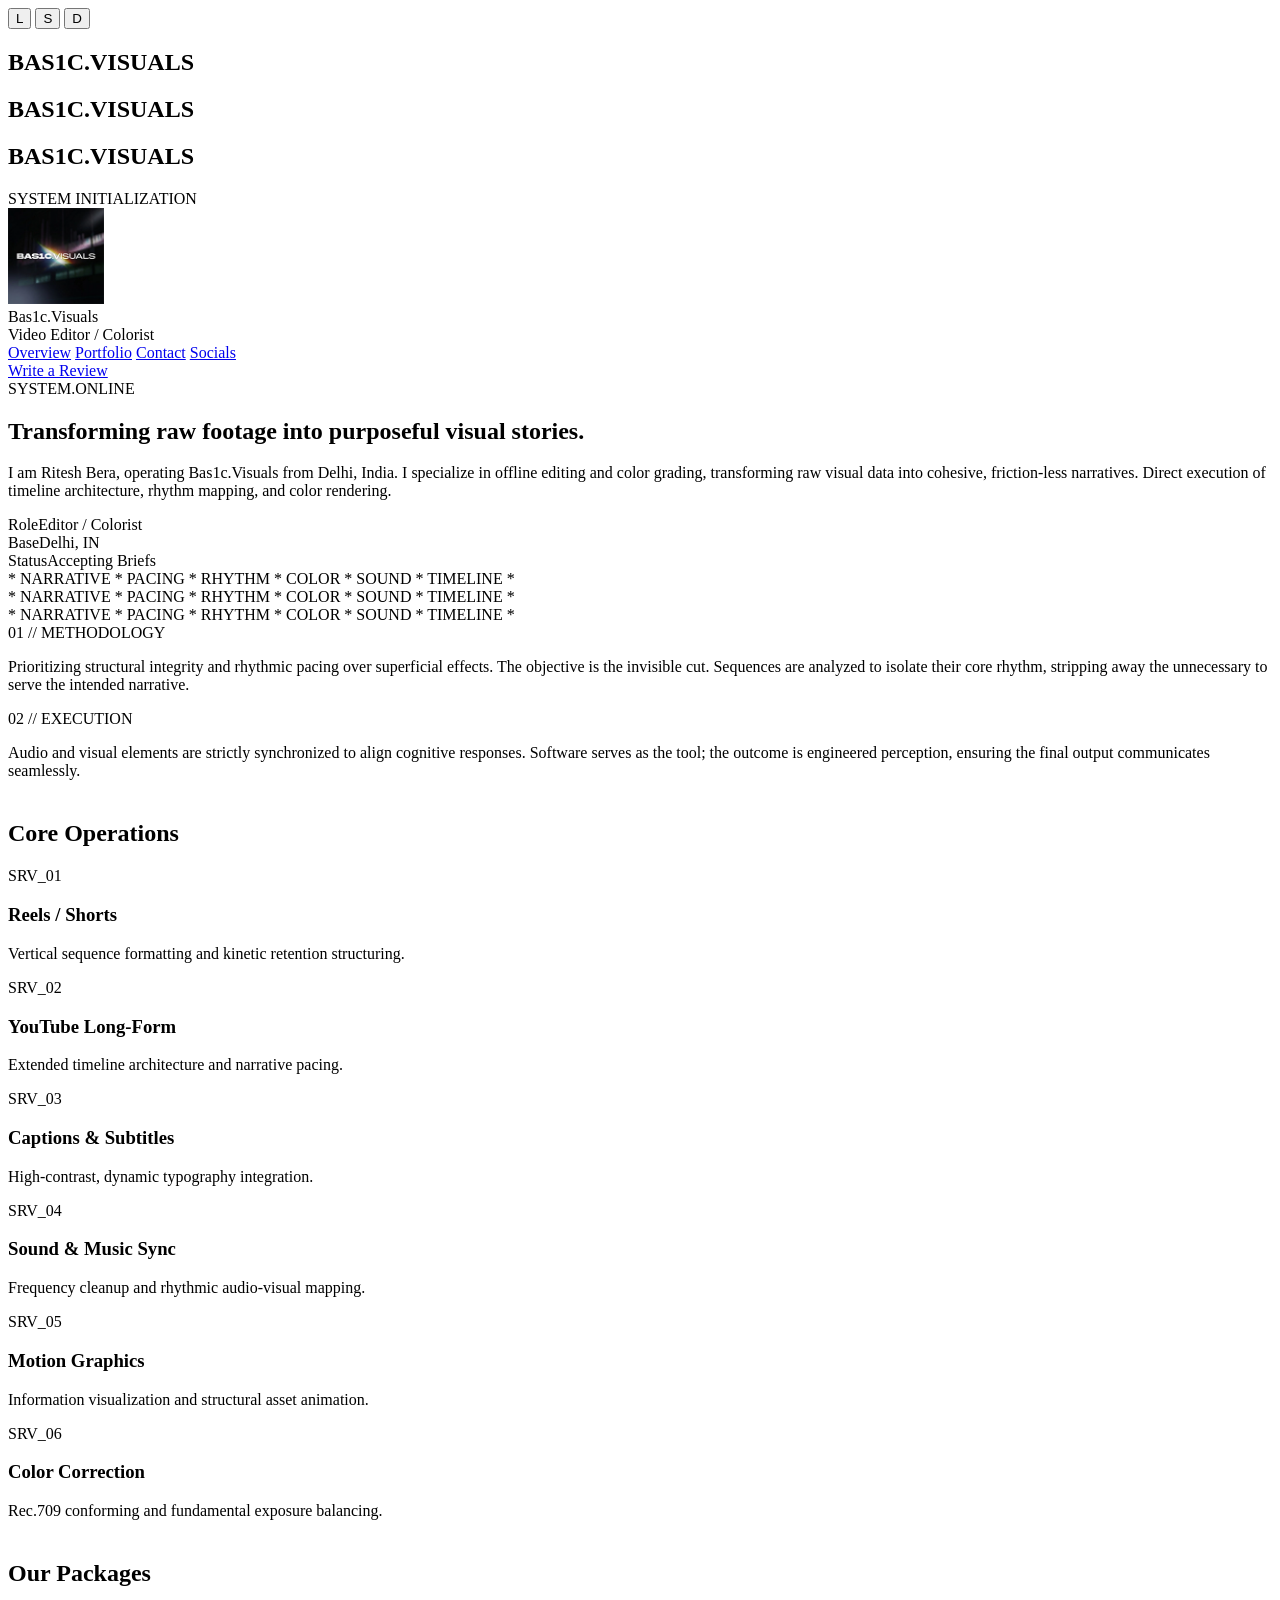
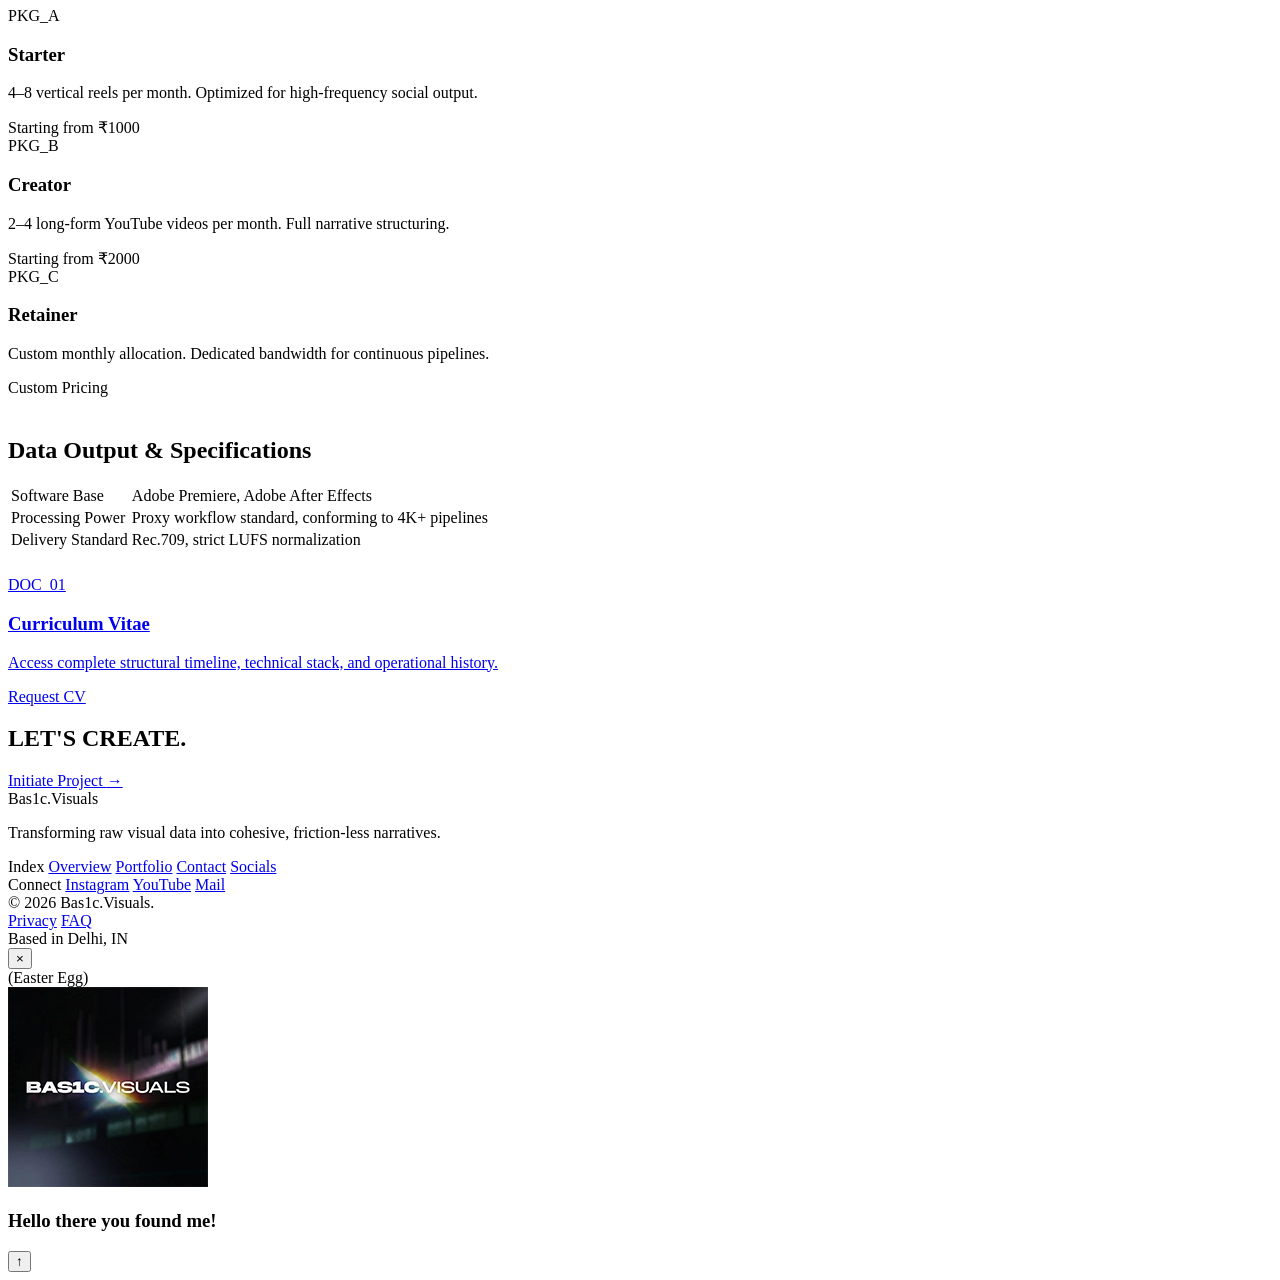
==== commit 19505a15: "Add files via upload Website V2 Test" ====
--- a/index.html
+++ b/index.html
@@ -1,6 +1,15 @@
 <!DOCTYPE html>
 <html lang="en">
 <head>
+    <link
+    rel="preload"
+    as="style"
+    href="https://fonts.googleapis.com/css2?family=Inter:wght@400;500;600&family=JetBrains+Mono:wght@400;700&display=swap"
+    onload="this.onload=null;this.rel='stylesheet'"
+>
+<noscript>
+    <link rel="stylesheet" href="https://fonts.googleapis.com/css2?family=Inter:wght@400;500;600&family=JetBrains+Mono:wght@400;700&display=swap">
+</noscript>
     <meta charset="UTF-8">
     <script>
         (function() {
@@ -20,8 +29,24 @@
     <meta property="og:title" content="Bas1c.Visuals | Overview">
     <meta property="og:image" content="assets/Logo.webp">
     <link rel="canonical" href="index.html">
-    <link rel="stylesheet" href="css/style.css">
-    <link rel="stylesheet" href="css/responsive.css">
+    <link rel="preconnect" href="https://fonts.googleapis.com">
+<link rel="preconnect" href="https://fonts.gstatic.com" crossorigin>
+
+<link
+    rel="preload"
+    href="css/style.css"
+    as="style"
+    onload="this.onload=null;this.rel='stylesheet'"
+>
+<noscript><link rel="stylesheet" href="css/style.css"></noscript>
+
+<link
+    rel="preload"
+    href="css/responsive.css"
+    as="style"
+    onload="this.onload=null;this.rel='stylesheet'"
+>
+<noscript><link rel="stylesheet" href="css/responsive.css"></noscript>
     <link rel="icon" href="assets/Logo.webp" type="image/webp">
     <link rel="apple-touch-icon" sizes="180x180" href="assets/Logo.webp">
 </head>
@@ -60,7 +85,16 @@
     <div class="layout-grid">
         <aside class="sidebar">
             <div class="brand-header">
-                <img src="assets/Logo.webp" alt="Bas1c.Visuals Avatar" class="brand-avatar" loading="lazy">
+                <img
+    src="assets/Logo.webp"
+    alt="Bas1c.Visuals Avatar"
+    class="brand-avatar"
+    width="96"
+    height="96"
+    loading="eager"
+    fetchpriority="high"
+    decoding="async"
+>
                 <div class="brand-info">
                     <div class="brand-name">Bas1c.Visuals</div>
                     <div class="brand-title">Video Editor / Colorist</div>
@@ -233,6 +267,6 @@
         </div>
     </div>
     <button id="scroll-top-btn" aria-label="Scroll to top">↑</button>
-    <script src="js/main.js"></script>
+    <script src="js/main.js" defer></script>
 </body>
 </html>
--- a/css/style.css
+++ b/css/style.css
@@ -1,5 +1,3 @@
-@import url('https://fonts.googleapis.com/css2?family=Inter:wght@400;500;600&family=JetBrains+Mono:wght@400;700&family=Quattrocento+Sans&display=swap');
-
 :root {
     --status-green: #ff6a00;
     --bg-base: #050505;
@@ -2020,3 +2018,20 @@
     .data-counters { grid-template-columns: 1fr; text-align: center; }
     .premium-cta { padding: 48px 24px; }
 }
+
+:root {
+    --text-secondary: #a8a8a8;
+}
+
+html[data-theme="light"] {
+    --text-secondary: #4f4f4f;
+}
+
+.body-text,
+.card-sub,
+.op-desc,
+.footer-brand p,
+.node-metric,
+.brand-title {
+    color: var(--text-secondary) !important;
+}
--- a/css/style.css
+++ b/css/style.css
@@ -1,5 +1,3 @@
-@import url('https://fonts.googleapis.com/css2?family=Inter:wght@400;500;600&family=JetBrains+Mono:wght@400;700&family=Quattrocento+Sans&display=swap');
-
 :root {
     --status-green: #ff6a00;
     --bg-base: #050505;
@@ -2020,3 +2018,20 @@
     .data-counters { grid-template-columns: 1fr; text-align: center; }
     .premium-cta { padding: 48px 24px; }
 }
+
+:root {
+    --text-secondary: #a8a8a8;
+}
+
+html[data-theme="light"] {
+    --text-secondary: #4f4f4f;
+}
+
+.body-text,
+.card-sub,
+.op-desc,
+.footer-brand p,
+.node-metric,
+.brand-title {
+    color: var(--text-secondary) !important;
+}
--- a/css/responsive.css
+++ b/css/responsive.css
@@ -642,4 +642,213 @@
     .welcome-overlay {
         display: none !important;
     }
+}
+
+/* =========================================================
+   Adaptive Photos / Media Fit
+   Keeps all website photos responsive, stable, and optimized
+   ========================================================= */
+
+img,
+video,
+iframe {
+    max-width: 100%;
+}
+
+img,
+video {
+    height: auto;
+}
+
+.brand-avatar,
+.ee-photo,
+.showreel-poster,
+.ed-media img,
+.card-media img,
+.card-media video,
+.brand-float,
+.brand-particle,
+.card-under-float,
+.contact-under-float {
+    display: block;
+    max-width: 100%;
+    user-select: none;
+    -webkit-user-drag: none;
+}
+
+/* Profile / avatar images */
+.brand-avatar,
+.ee-photo {
+    aspect-ratio: 1 / 1 !important;
+    object-fit: cover !important;
+    object-position: center !important;
+    flex-shrink: 0 !important;
+}
+
+/* Portfolio thumbnails and showreel */
+.showreel-container,
+.ed-media,
+.card-media {
+    overflow: hidden !important;
+    background: #050505;
+    contain: layout paint;
+}
+
+.showreel-poster,
+.ed-media img,
+.card-media img,
+.card-media video {
+    width: 100% !important;
+    height: 100% !important;
+    object-fit: cover !important;
+    object-position: center !important;
+}
+
+/* Use this class if you want a full image/logo visible without crop */
+.media-contain,
+.media-contain img,
+img.media-contain {
+    object-fit: contain !important;
+    background: #050505;
+}
+
+/* Desktop image sizing */
+@media (min-width: 901px) {
+    .brand-avatar {
+        width: clamp(72px, 6vw, 96px) !important;
+        height: clamp(72px, 6vw, 96px) !important;
+    }
+
+    .showreel-container {
+        aspect-ratio: 21 / 9 !important;
+    }
+
+    .editorial-grid {
+        grid-auto-rows: clamp(220px, 16vw, 280px) !important;
+    }
+
+    .card-large,
+    .card-vertical {
+        min-height: 440px;
+    }
+}
+
+/* Tablet image sizing */
+@media (max-width: 1024px) {
+    .showreel-container {
+        aspect-ratio: 16 / 9 !important;
+    }
+
+    .editorial-grid {
+        grid-auto-rows: 240px !important;
+    }
+}
+
+/* Mobile image sizing */
+@media (max-width: 900px) {
+    .brand-avatar {
+        width: 52px !important;
+        height: 52px !important;
+    }
+
+    .ee-photo {
+        width: 88px !important;
+        height: 88px !important;
+    }
+
+    .showreel-container {
+        aspect-ratio: 16 / 10 !important;
+        border-radius: 16px !important;
+    }
+
+    .editorial-grid {
+        grid-auto-rows: clamp(220px, 42vw, 320px) !important;
+    }
+
+    .brand-float,
+    .brand-particle,
+    .card-under-float,
+    .contact-under-float {
+        object-fit: contain !important;
+        height: auto !important;
+        max-width: 42vw !important;
+    }
+}
+
+/* Small phones */
+@media (max-width: 600px) {
+    .brand-avatar {
+        width: 48px !important;
+        height: 48px !important;
+    }
+
+    .showreel-container {
+        aspect-ratio: 4 / 5 !important;
+    }
+
+    .editorial-grid {
+        grid-auto-rows: clamp(260px, 78vw, 360px) !important;
+    }
+
+    .card-media {
+        aspect-ratio: 16 / 9 !important;
+        min-height: 180px;
+    }
+
+    .brand-particle,
+    .card-under-float,
+    .contact-under-float {
+        max-width: 50vw !important;
+        opacity: 0.08;
+    }
+}
+
+/* Disable heavy image hover effects on touch devices */
+@media (hover: none), (pointer: coarse) {
+    .showreel-container:hover .showreel-poster,
+    .ed-card:hover .ed-media img,
+    .gallery-card:hover .card-media img,
+    .gallery-card:hover .card-media video {
+        transform: none !important;
+        filter: none !important;
+    }
+}
+
+
+/* =========================================================
+   Footer Always At Bottom Of Page
+   Recommended: footer stays at bottom if page is short
+   ========================================================= */
+
+html,
+body {
+    min-height: 100%;
+}
+
+body {
+    min-height: 100vh;
+}
+
+.layout-grid {
+    min-height: 100vh;
+}
+
+.content-area {
+    min-height: 100vh;
+}
+
+.global-footer {
+    margin-top: auto !important;
+}
+
+
+/* Mobile footer spacing */
+@media (max-width: 900px) {
+    .content-area {
+        min-height: auto !important;
+    }
+
+    .global-footer {
+        margin-top: 48px !important;
+    }
 }
--- a/css/responsive.css
+++ b/css/responsive.css
@@ -642,4 +642,213 @@
     .welcome-overlay {
         display: none !important;
     }
+}
+
+/* =========================================================
+   Adaptive Photos / Media Fit
+   Keeps all website photos responsive, stable, and optimized
+   ========================================================= */
+
+img,
+video,
+iframe {
+    max-width: 100%;
+}
+
+img,
+video {
+    height: auto;
+}
+
+.brand-avatar,
+.ee-photo,
+.showreel-poster,
+.ed-media img,
+.card-media img,
+.card-media video,
+.brand-float,
+.brand-particle,
+.card-under-float,
+.contact-under-float {
+    display: block;
+    max-width: 100%;
+    user-select: none;
+    -webkit-user-drag: none;
+}
+
+/* Profile / avatar images */
+.brand-avatar,
+.ee-photo {
+    aspect-ratio: 1 / 1 !important;
+    object-fit: cover !important;
+    object-position: center !important;
+    flex-shrink: 0 !important;
+}
+
+/* Portfolio thumbnails and showreel */
+.showreel-container,
+.ed-media,
+.card-media {
+    overflow: hidden !important;
+    background: #050505;
+    contain: layout paint;
+}
+
+.showreel-poster,
+.ed-media img,
+.card-media img,
+.card-media video {
+    width: 100% !important;
+    height: 100% !important;
+    object-fit: cover !important;
+    object-position: center !important;
+}
+
+/* Use this class if you want a full image/logo visible without crop */
+.media-contain,
+.media-contain img,
+img.media-contain {
+    object-fit: contain !important;
+    background: #050505;
+}
+
+/* Desktop image sizing */
+@media (min-width: 901px) {
+    .brand-avatar {
+        width: clamp(72px, 6vw, 96px) !important;
+        height: clamp(72px, 6vw, 96px) !important;
+    }
+
+    .showreel-container {
+        aspect-ratio: 21 / 9 !important;
+    }
+
+    .editorial-grid {
+        grid-auto-rows: clamp(220px, 16vw, 280px) !important;
+    }
+
+    .card-large,
+    .card-vertical {
+        min-height: 440px;
+    }
+}
+
+/* Tablet image sizing */
+@media (max-width: 1024px) {
+    .showreel-container {
+        aspect-ratio: 16 / 9 !important;
+    }
+
+    .editorial-grid {
+        grid-auto-rows: 240px !important;
+    }
+}
+
+/* Mobile image sizing */
+@media (max-width: 900px) {
+    .brand-avatar {
+        width: 52px !important;
+        height: 52px !important;
+    }
+
+    .ee-photo {
+        width: 88px !important;
+        height: 88px !important;
+    }
+
+    .showreel-container {
+        aspect-ratio: 16 / 10 !important;
+        border-radius: 16px !important;
+    }
+
+    .editorial-grid {
+        grid-auto-rows: clamp(220px, 42vw, 320px) !important;
+    }
+
+    .brand-float,
+    .brand-particle,
+    .card-under-float,
+    .contact-under-float {
+        object-fit: contain !important;
+        height: auto !important;
+        max-width: 42vw !important;
+    }
+}
+
+/* Small phones */
+@media (max-width: 600px) {
+    .brand-avatar {
+        width: 48px !important;
+        height: 48px !important;
+    }
+
+    .showreel-container {
+        aspect-ratio: 4 / 5 !important;
+    }
+
+    .editorial-grid {
+        grid-auto-rows: clamp(260px, 78vw, 360px) !important;
+    }
+
+    .card-media {
+        aspect-ratio: 16 / 9 !important;
+        min-height: 180px;
+    }
+
+    .brand-particle,
+    .card-under-float,
+    .contact-under-float {
+        max-width: 50vw !important;
+        opacity: 0.08;
+    }
+}
+
+/* Disable heavy image hover effects on touch devices */
+@media (hover: none), (pointer: coarse) {
+    .showreel-container:hover .showreel-poster,
+    .ed-card:hover .ed-media img,
+    .gallery-card:hover .card-media img,
+    .gallery-card:hover .card-media video {
+        transform: none !important;
+        filter: none !important;
+    }
+}
+
+
+/* =========================================================
+   Footer Always At Bottom Of Page
+   Recommended: footer stays at bottom if page is short
+   ========================================================= */
+
+html,
+body {
+    min-height: 100%;
+}
+
+body {
+    min-height: 100vh;
+}
+
+.layout-grid {
+    min-height: 100vh;
+}
+
+.content-area {
+    min-height: 100vh;
+}
+
+.global-footer {
+    margin-top: auto !important;
+}
+
+
+/* Mobile footer spacing */
+@media (max-width: 900px) {
+    .content-area {
+        min-height: auto !important;
+    }
+
+    .global-footer {
+        margin-top: 48px !important;
+    }
 }
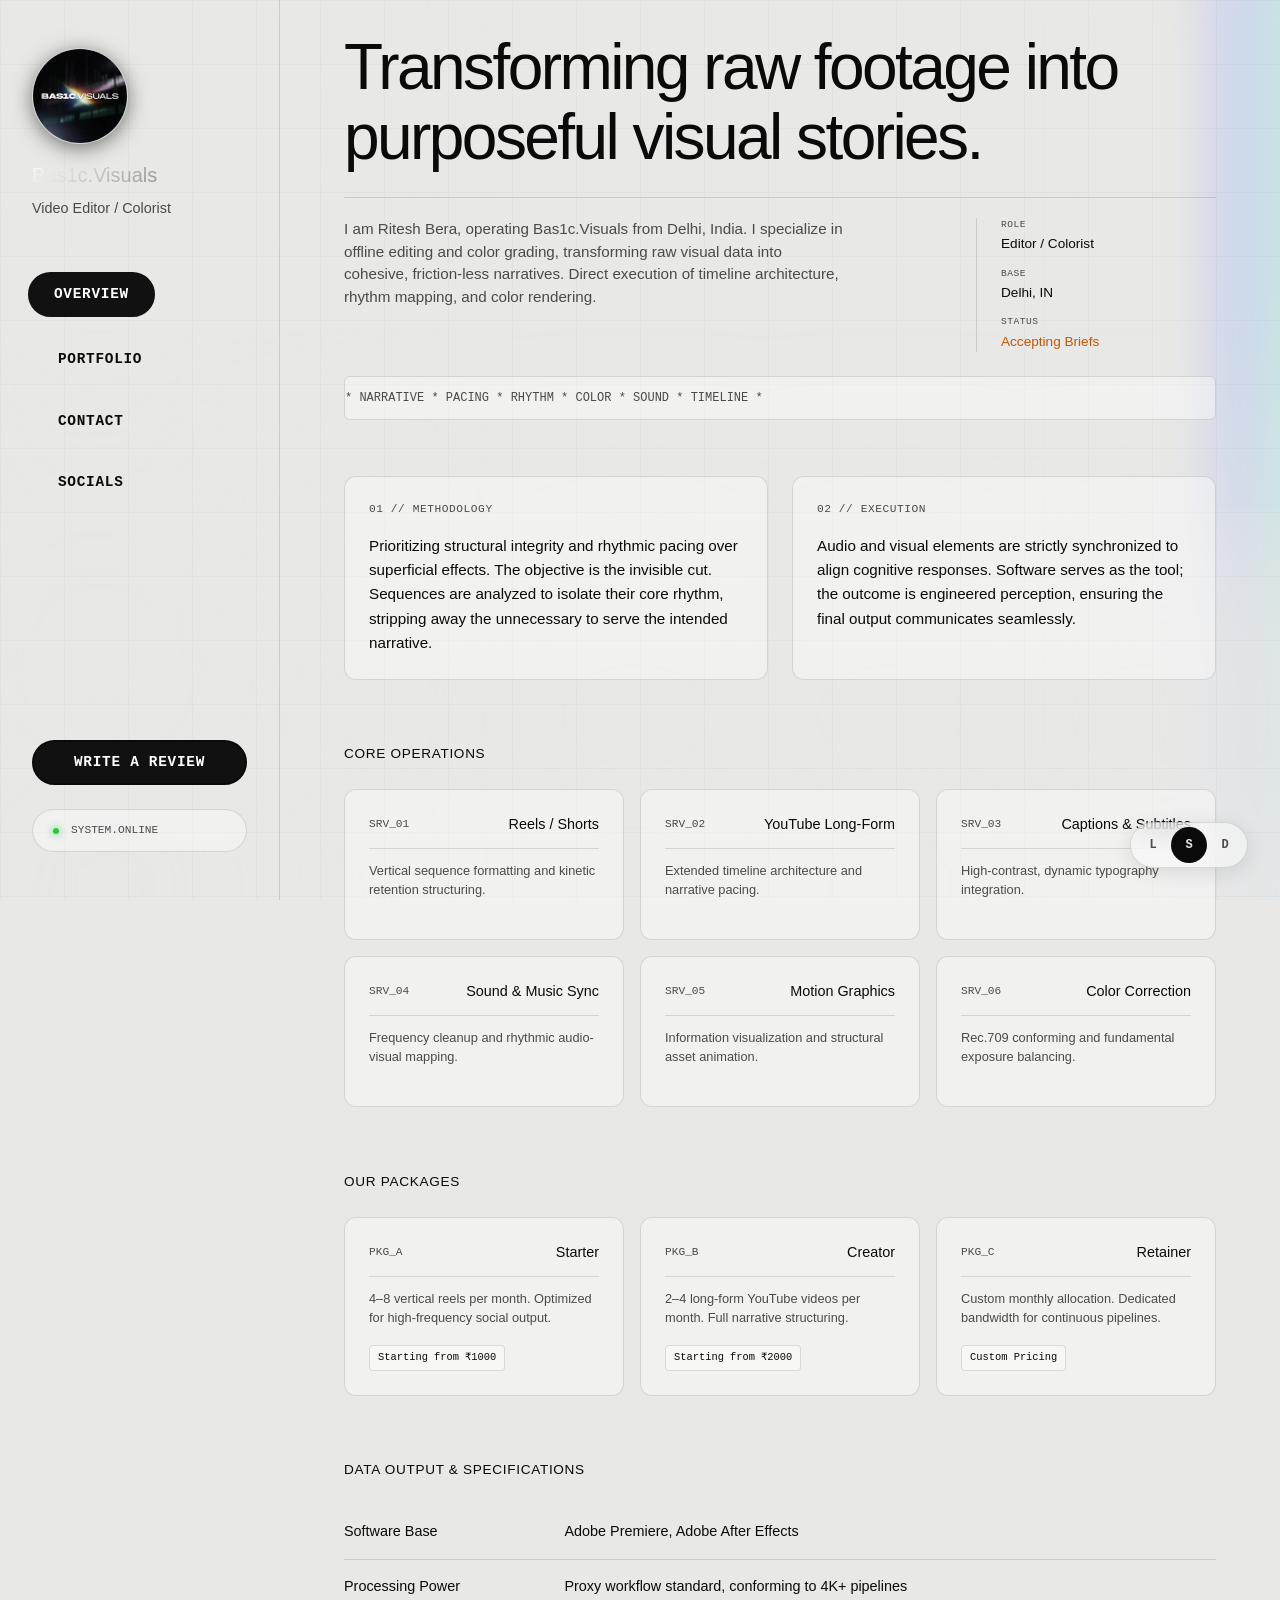
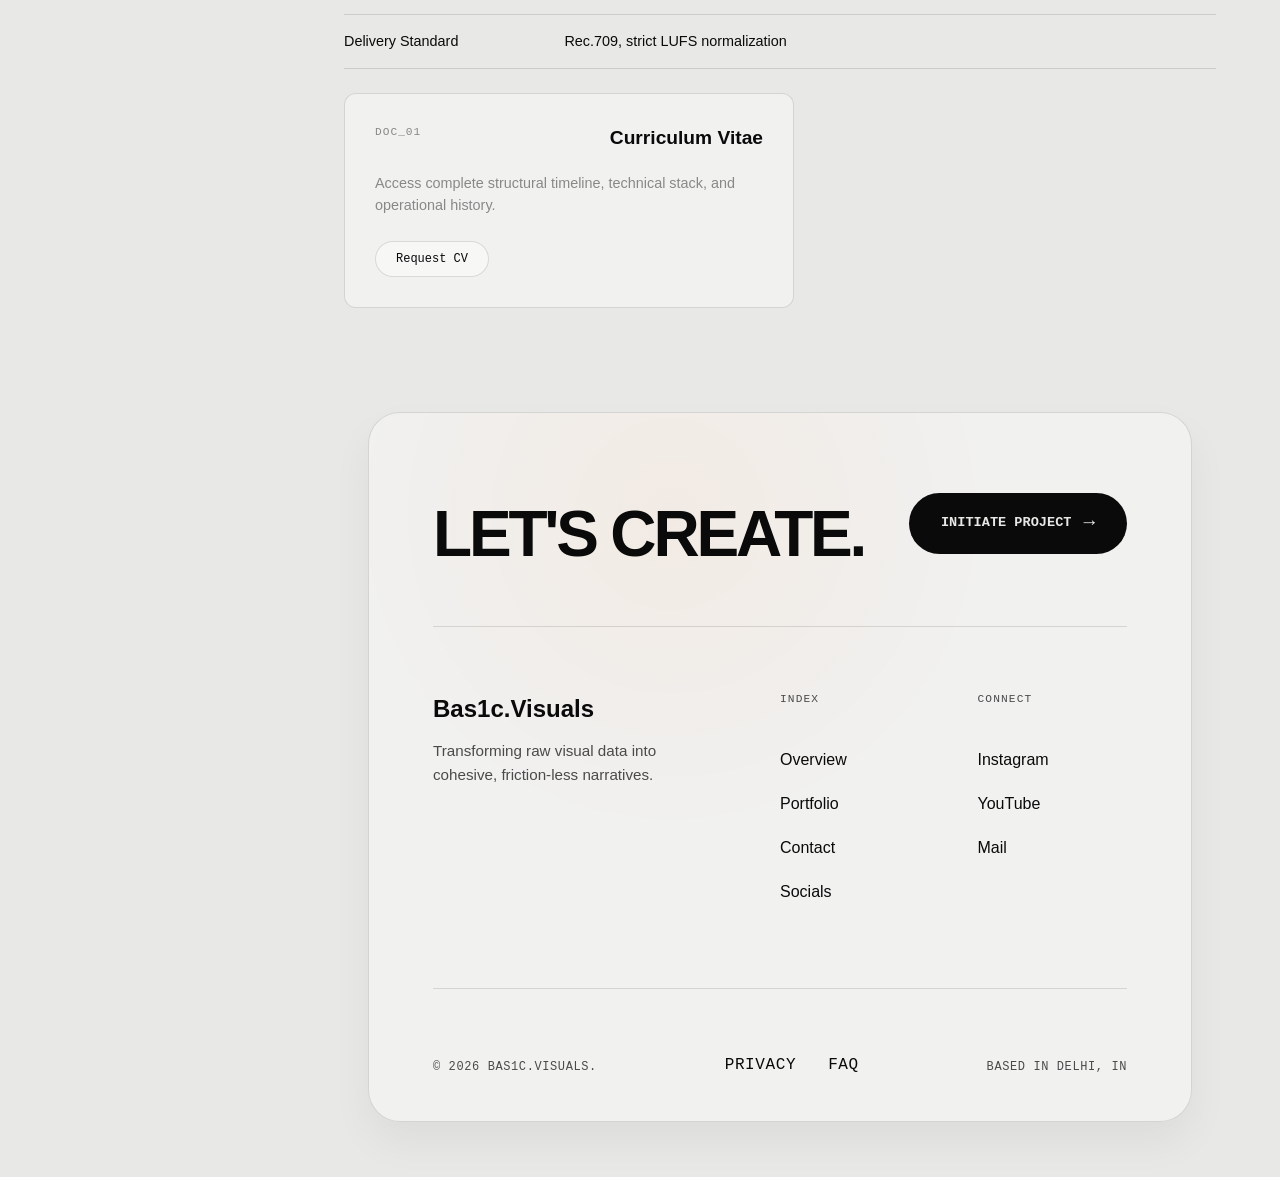
==== commit 8de0cbac: "Add files via upload reupload default" ====
--- a/index.html
+++ b/index.html
@@ -1,15 +1,6 @@
 <!DOCTYPE html>
 <html lang="en">
 <head>
-    <link
-    rel="preload"
-    as="style"
-    href="https://fonts.googleapis.com/css2?family=Inter:wght@400;500;600&family=JetBrains+Mono:wght@400;700&display=swap"
-    onload="this.onload=null;this.rel='stylesheet'"
->
-<noscript>
-    <link rel="stylesheet" href="https://fonts.googleapis.com/css2?family=Inter:wght@400;500;600&family=JetBrains+Mono:wght@400;700&display=swap">
-</noscript>
     <meta charset="UTF-8">
     <script>
         (function() {
@@ -29,24 +20,8 @@
     <meta property="og:title" content="Bas1c.Visuals | Overview">
     <meta property="og:image" content="assets/Logo.webp">
     <link rel="canonical" href="index.html">
-    <link rel="preconnect" href="https://fonts.googleapis.com">
-<link rel="preconnect" href="https://fonts.gstatic.com" crossorigin>
-
-<link
-    rel="preload"
-    href="css/style.css"
-    as="style"
-    onload="this.onload=null;this.rel='stylesheet'"
->
-<noscript><link rel="stylesheet" href="css/style.css"></noscript>
-
-<link
-    rel="preload"
-    href="css/responsive.css"
-    as="style"
-    onload="this.onload=null;this.rel='stylesheet'"
->
-<noscript><link rel="stylesheet" href="css/responsive.css"></noscript>
+    <link rel="stylesheet" href="css/style.css">
+    <link rel="stylesheet" href="css/responsive.css">
     <link rel="icon" href="assets/Logo.webp" type="image/webp">
     <link rel="apple-touch-icon" sizes="180x180" href="assets/Logo.webp">
 </head>
@@ -85,16 +60,7 @@
     <div class="layout-grid">
         <aside class="sidebar">
             <div class="brand-header">
-                <img
-    src="assets/Logo.webp"
-    alt="Bas1c.Visuals Avatar"
-    class="brand-avatar"
-    width="96"
-    height="96"
-    loading="eager"
-    fetchpriority="high"
-    decoding="async"
->
+                <img src="assets/Logo.webp" alt="Bas1c.Visuals Avatar" class="brand-avatar" loading="lazy">
                 <div class="brand-info">
                     <div class="brand-name">Bas1c.Visuals</div>
                     <div class="brand-title">Video Editor / Colorist</div>
@@ -267,6 +233,6 @@
         </div>
     </div>
     <button id="scroll-top-btn" aria-label="Scroll to top">↑</button>
-    <script src="js/main.js" defer></script>
+    <script src="js/main.js"></script>
 </body>
 </html>
--- a/css/style.css
+++ b/css/style.css
@@ -1,3 +1,5 @@
+@import url('https://fonts.googleapis.com/css2?family=Inter:wght@400;500;600&family=JetBrains+Mono:wght@400;700&family=Quattrocento+Sans&display=swap');
+
 :root {
     --status-green: #ff6a00;
     --bg-base: #050505;
@@ -2018,20 +2020,3 @@
     .data-counters { grid-template-columns: 1fr; text-align: center; }
     .premium-cta { padding: 48px 24px; }
 }
-
-:root {
-    --text-secondary: #a8a8a8;
-}
-
-html[data-theme="light"] {
-    --text-secondary: #4f4f4f;
-}
-
-.body-text,
-.card-sub,
-.op-desc,
-.footer-brand p,
-.node-metric,
-.brand-title {
-    color: var(--text-secondary) !important;
-}
--- a/css/responsive.css
+++ b/css/responsive.css
@@ -642,213 +642,4 @@
     .welcome-overlay {
         display: none !important;
     }
-}
-
-/* =========================================================
-   Adaptive Photos / Media Fit
-   Keeps all website photos responsive, stable, and optimized
-   ========================================================= */
-
-img,
-video,
-iframe {
-    max-width: 100%;
-}
-
-img,
-video {
-    height: auto;
-}
-
-.brand-avatar,
-.ee-photo,
-.showreel-poster,
-.ed-media img,
-.card-media img,
-.card-media video,
-.brand-float,
-.brand-particle,
-.card-under-float,
-.contact-under-float {
-    display: block;
-    max-width: 100%;
-    user-select: none;
-    -webkit-user-drag: none;
-}
-
-/* Profile / avatar images */
-.brand-avatar,
-.ee-photo {
-    aspect-ratio: 1 / 1 !important;
-    object-fit: cover !important;
-    object-position: center !important;
-    flex-shrink: 0 !important;
-}
-
-/* Portfolio thumbnails and showreel */
-.showreel-container,
-.ed-media,
-.card-media {
-    overflow: hidden !important;
-    background: #050505;
-    contain: layout paint;
-}
-
-.showreel-poster,
-.ed-media img,
-.card-media img,
-.card-media video {
-    width: 100% !important;
-    height: 100% !important;
-    object-fit: cover !important;
-    object-position: center !important;
-}
-
-/* Use this class if you want a full image/logo visible without crop */
-.media-contain,
-.media-contain img,
-img.media-contain {
-    object-fit: contain !important;
-    background: #050505;
-}
-
-/* Desktop image sizing */
-@media (min-width: 901px) {
-    .brand-avatar {
-        width: clamp(72px, 6vw, 96px) !important;
-        height: clamp(72px, 6vw, 96px) !important;
-    }
-
-    .showreel-container {
-        aspect-ratio: 21 / 9 !important;
-    }
-
-    .editorial-grid {
-        grid-auto-rows: clamp(220px, 16vw, 280px) !important;
-    }
-
-    .card-large,
-    .card-vertical {
-        min-height: 440px;
-    }
-}
-
-/* Tablet image sizing */
-@media (max-width: 1024px) {
-    .showreel-container {
-        aspect-ratio: 16 / 9 !important;
-    }
-
-    .editorial-grid {
-        grid-auto-rows: 240px !important;
-    }
-}
-
-/* Mobile image sizing */
-@media (max-width: 900px) {
-    .brand-avatar {
-        width: 52px !important;
-        height: 52px !important;
-    }
-
-    .ee-photo {
-        width: 88px !important;
-        height: 88px !important;
-    }
-
-    .showreel-container {
-        aspect-ratio: 16 / 10 !important;
-        border-radius: 16px !important;
-    }
-
-    .editorial-grid {
-        grid-auto-rows: clamp(220px, 42vw, 320px) !important;
-    }
-
-    .brand-float,
-    .brand-particle,
-    .card-under-float,
-    .contact-under-float {
-        object-fit: contain !important;
-        height: auto !important;
-        max-width: 42vw !important;
-    }
-}
-
-/* Small phones */
-@media (max-width: 600px) {
-    .brand-avatar {
-        width: 48px !important;
-        height: 48px !important;
-    }
-
-    .showreel-container {
-        aspect-ratio: 4 / 5 !important;
-    }
-
-    .editorial-grid {
-        grid-auto-rows: clamp(260px, 78vw, 360px) !important;
-    }
-
-    .card-media {
-        aspect-ratio: 16 / 9 !important;
-        min-height: 180px;
-    }
-
-    .brand-particle,
-    .card-under-float,
-    .contact-under-float {
-        max-width: 50vw !important;
-        opacity: 0.08;
-    }
-}
-
-/* Disable heavy image hover effects on touch devices */
-@media (hover: none), (pointer: coarse) {
-    .showreel-container:hover .showreel-poster,
-    .ed-card:hover .ed-media img,
-    .gallery-card:hover .card-media img,
-    .gallery-card:hover .card-media video {
-        transform: none !important;
-        filter: none !important;
-    }
-}
-
-
-/* =========================================================
-   Footer Always At Bottom Of Page
-   Recommended: footer stays at bottom if page is short
-   ========================================================= */
-
-html,
-body {
-    min-height: 100%;
-}
-
-body {
-    min-height: 100vh;
-}
-
-.layout-grid {
-    min-height: 100vh;
-}
-
-.content-area {
-    min-height: 100vh;
-}
-
-.global-footer {
-    margin-top: auto !important;
-}
-
-
-/* Mobile footer spacing */
-@media (max-width: 900px) {
-    .content-area {
-        min-height: auto !important;
-    }
-
-    .global-footer {
-        margin-top: 48px !important;
-    }
 }
